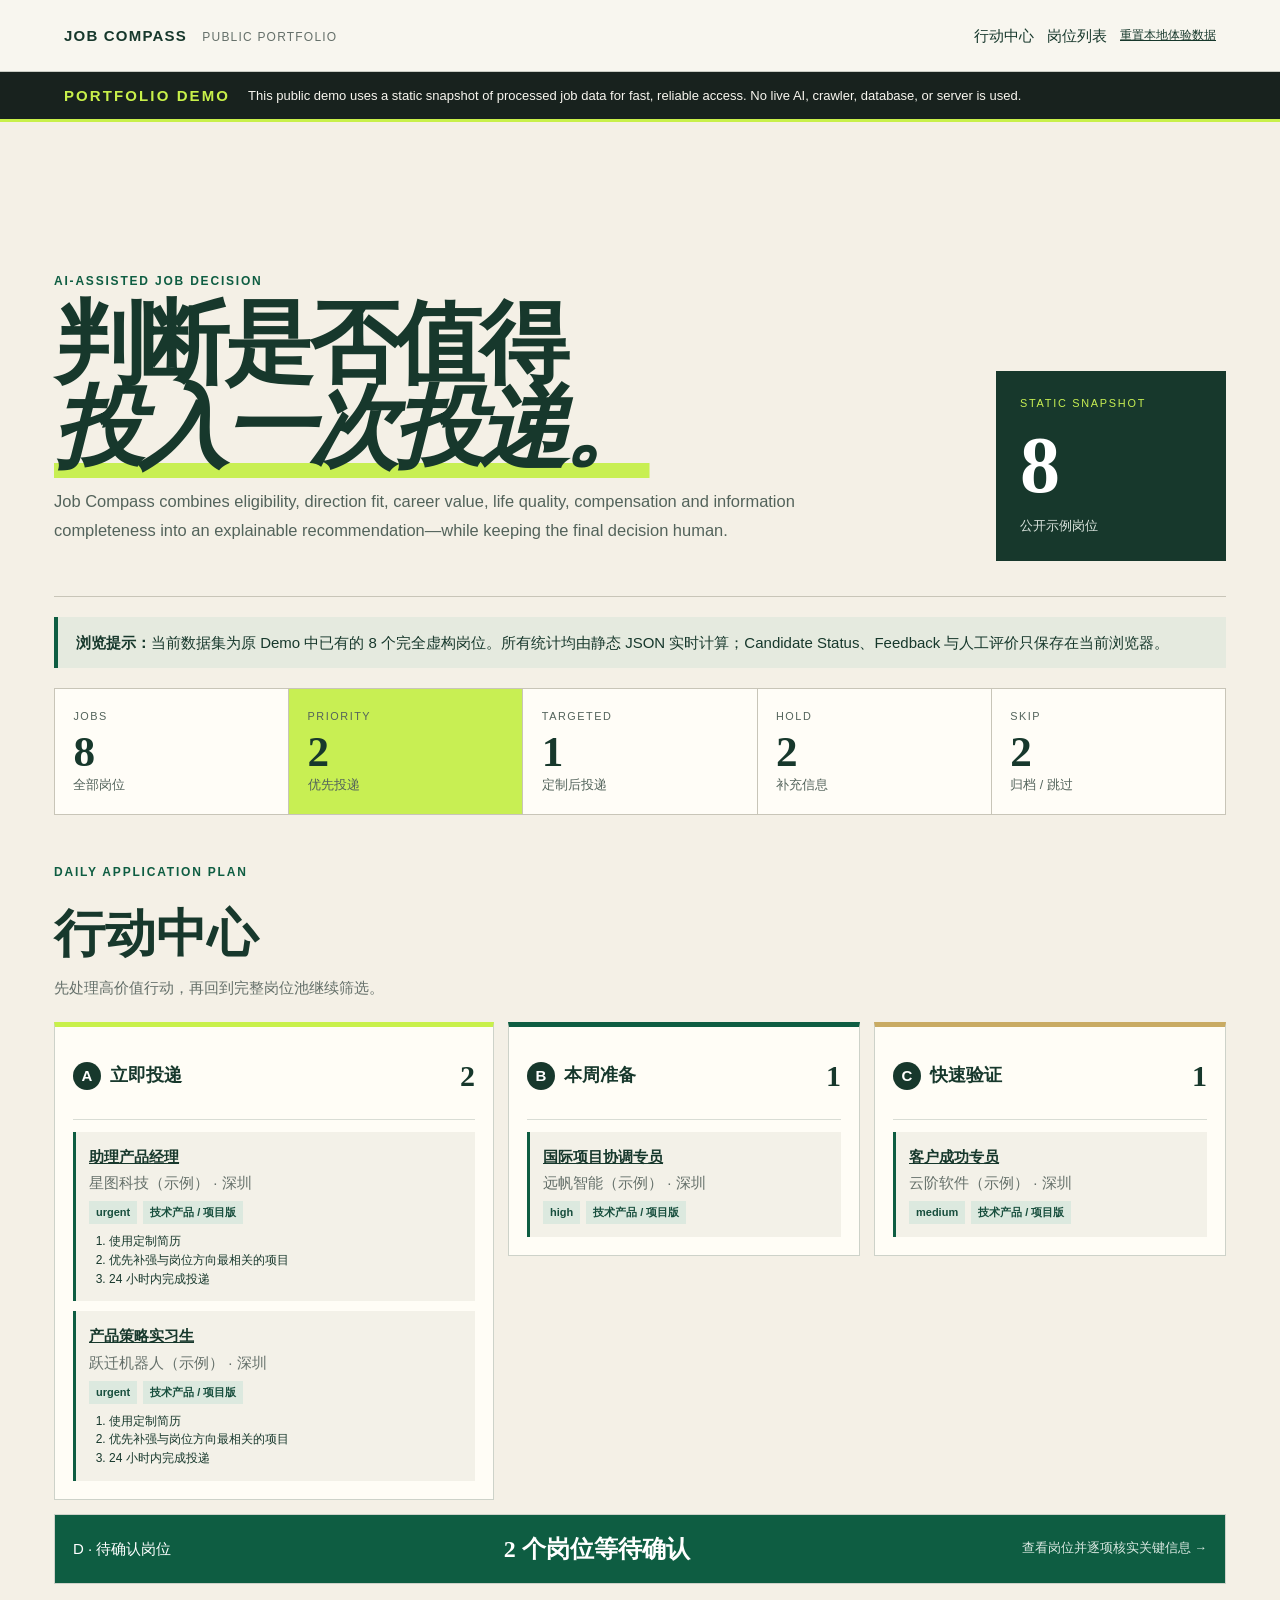
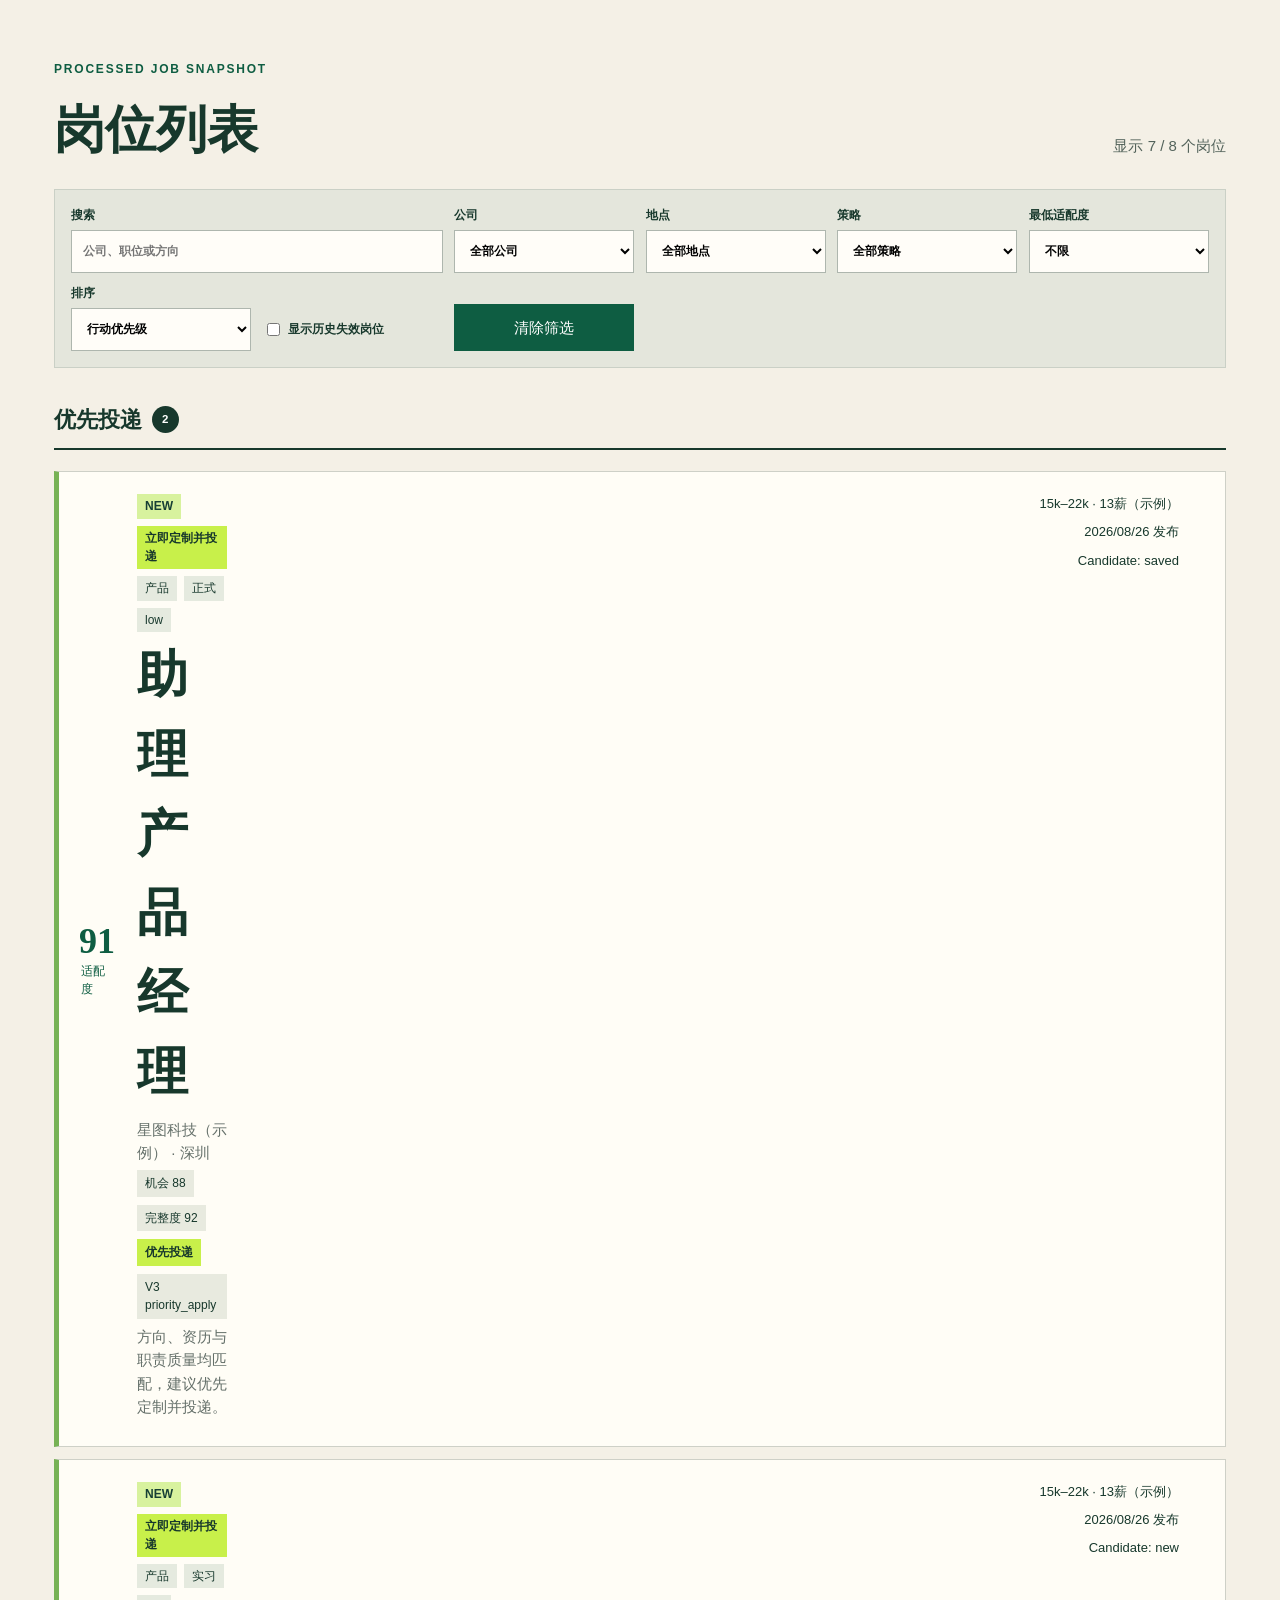
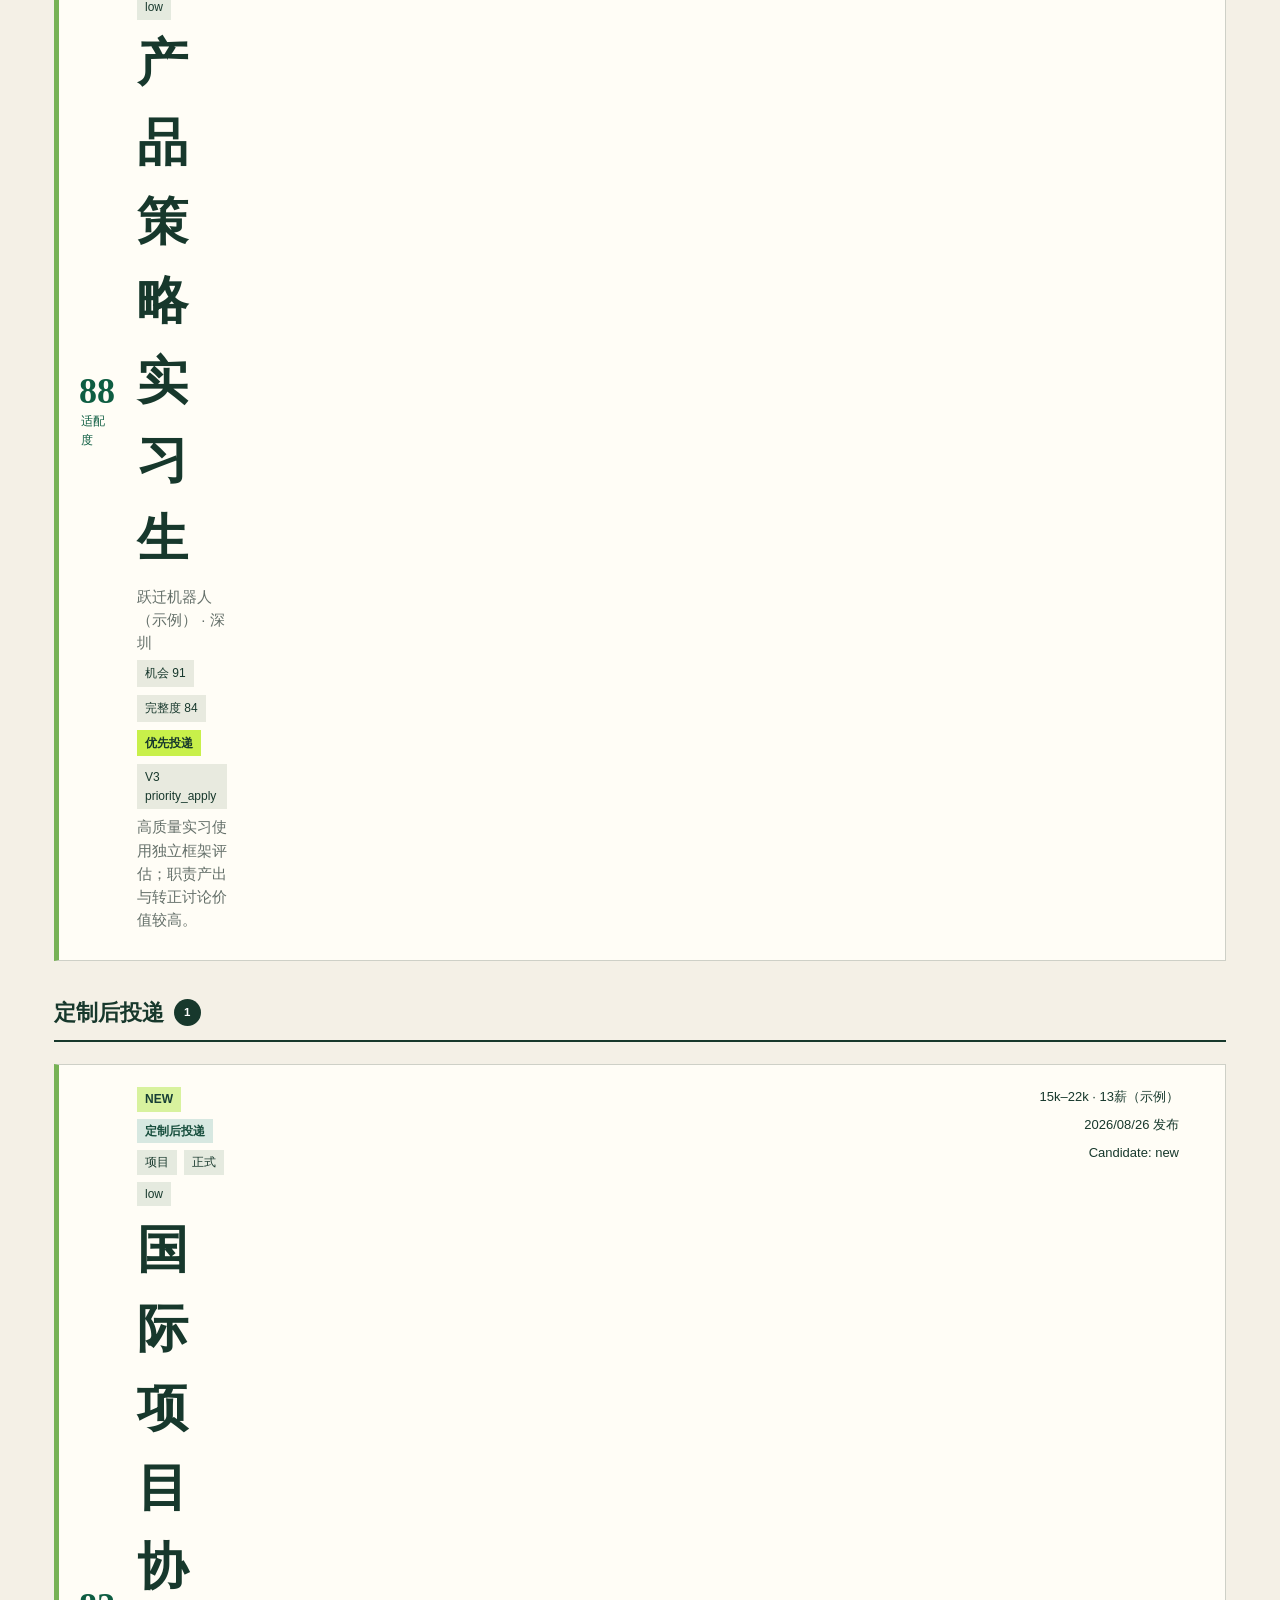
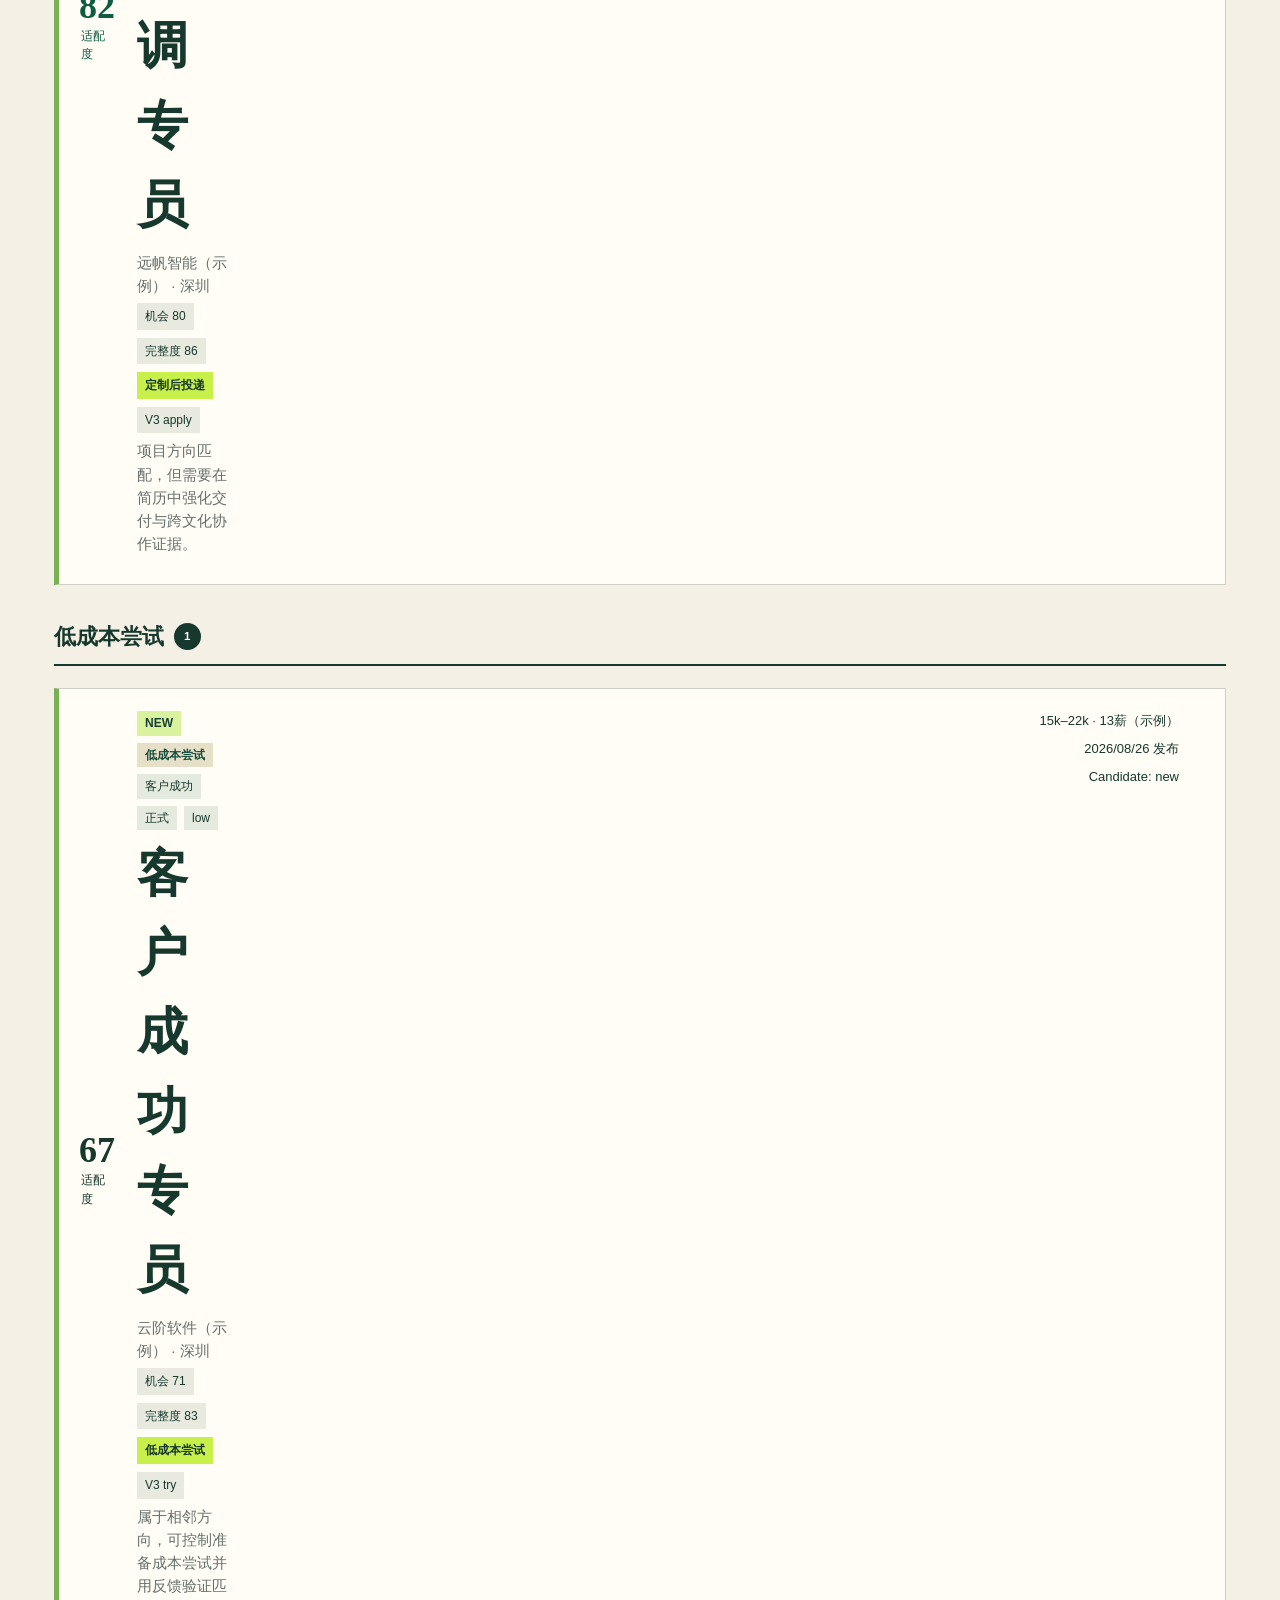
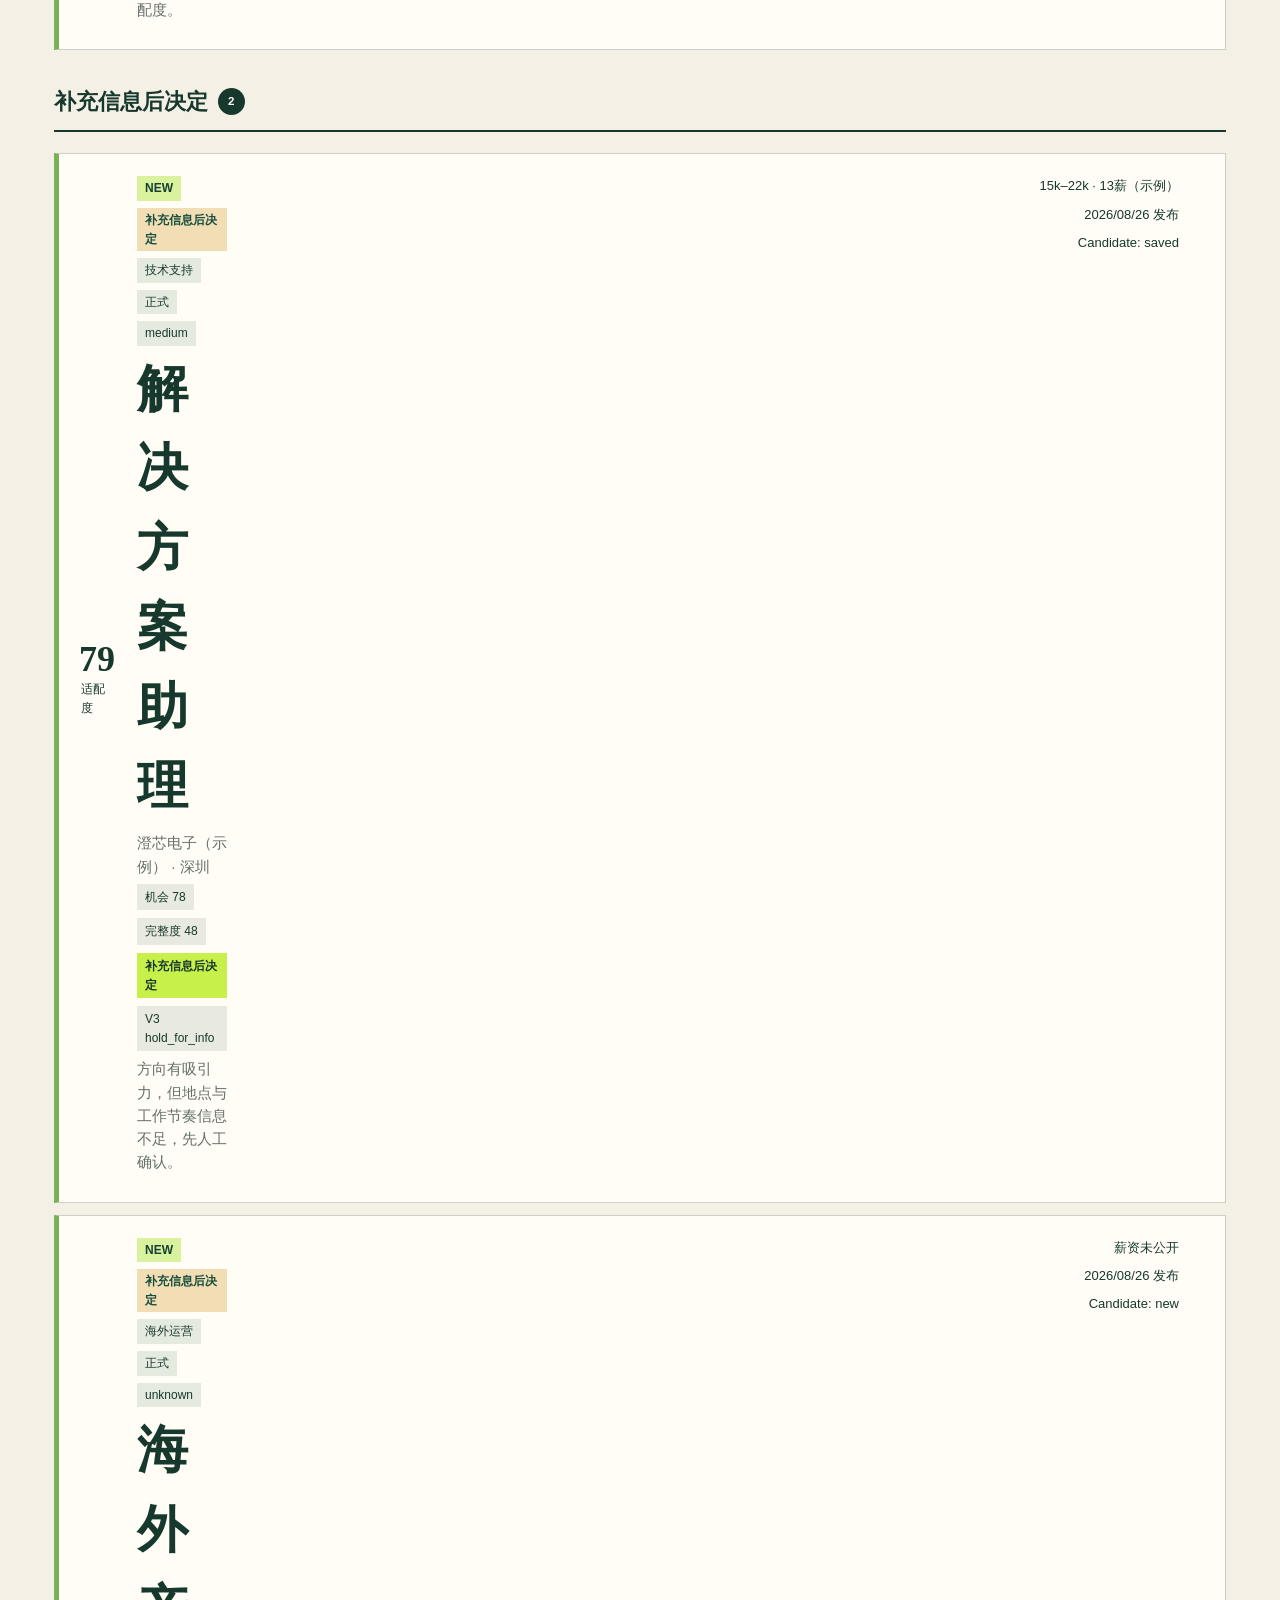
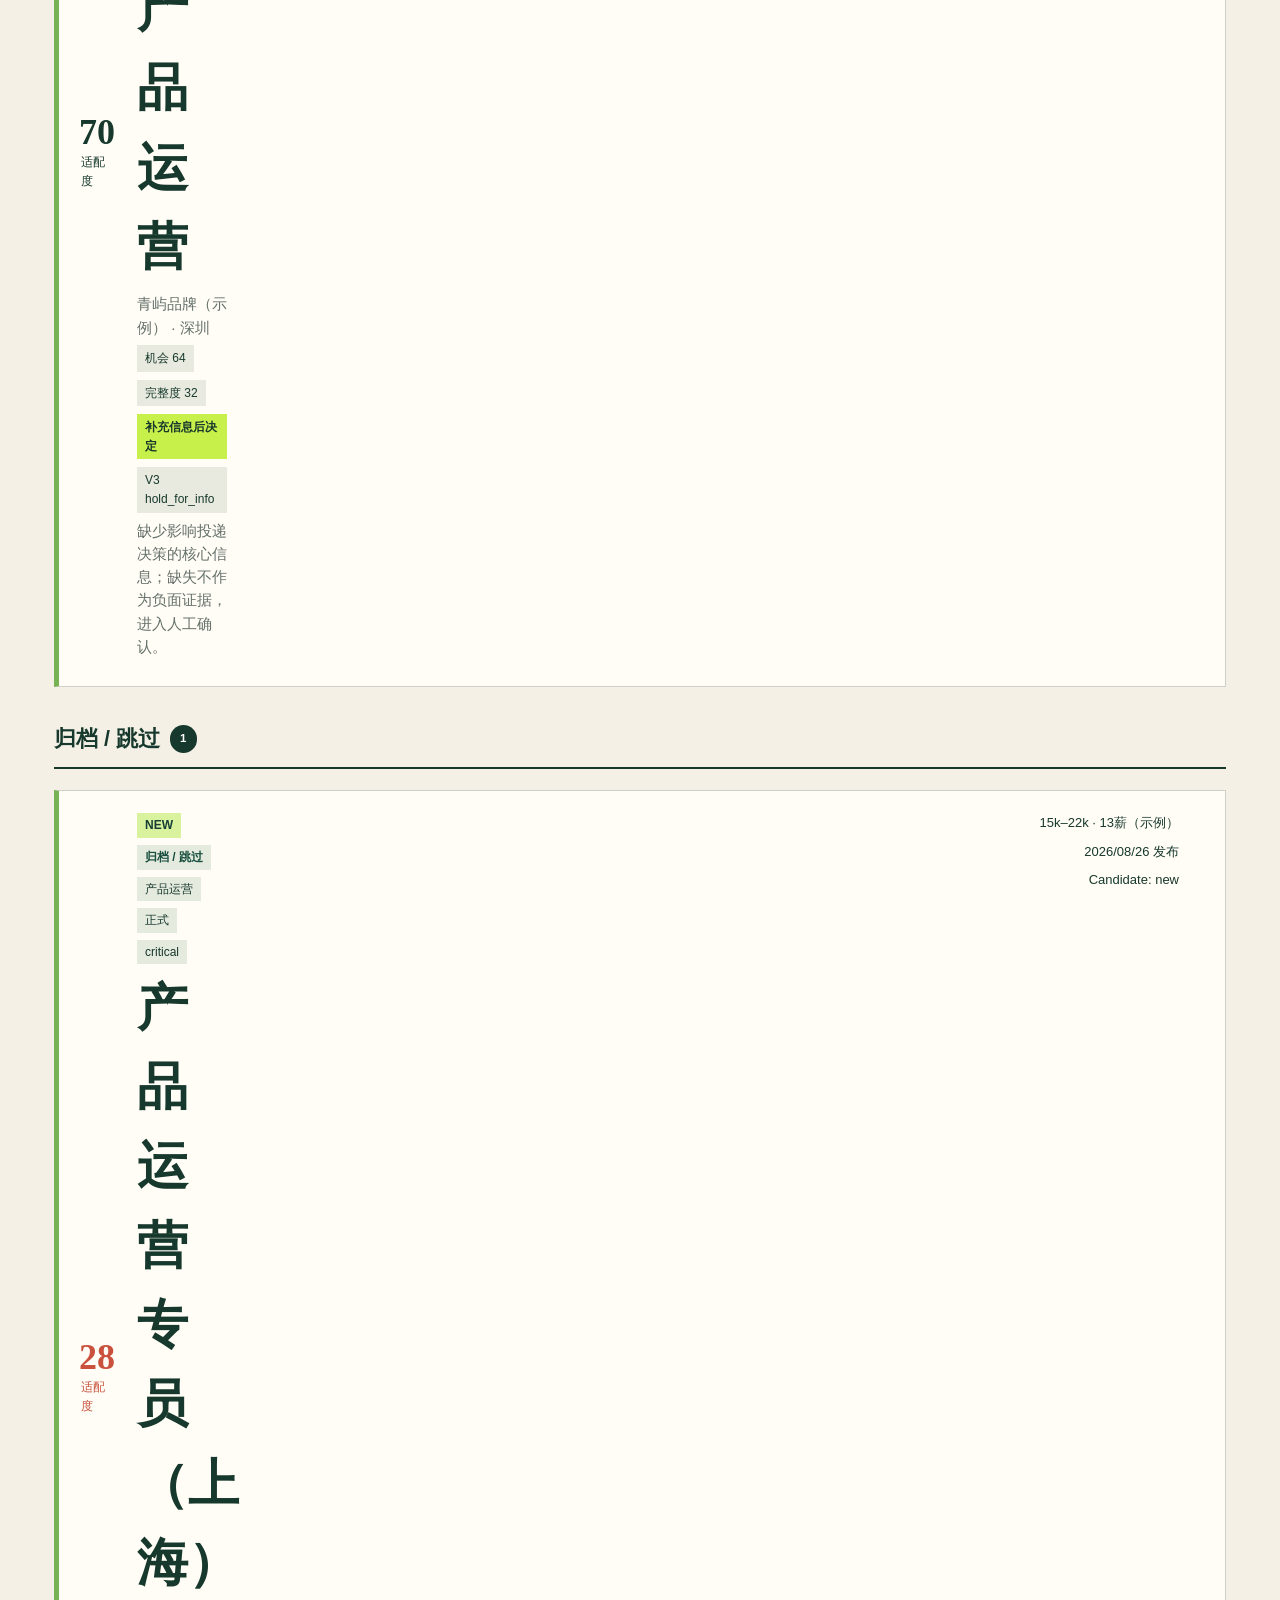
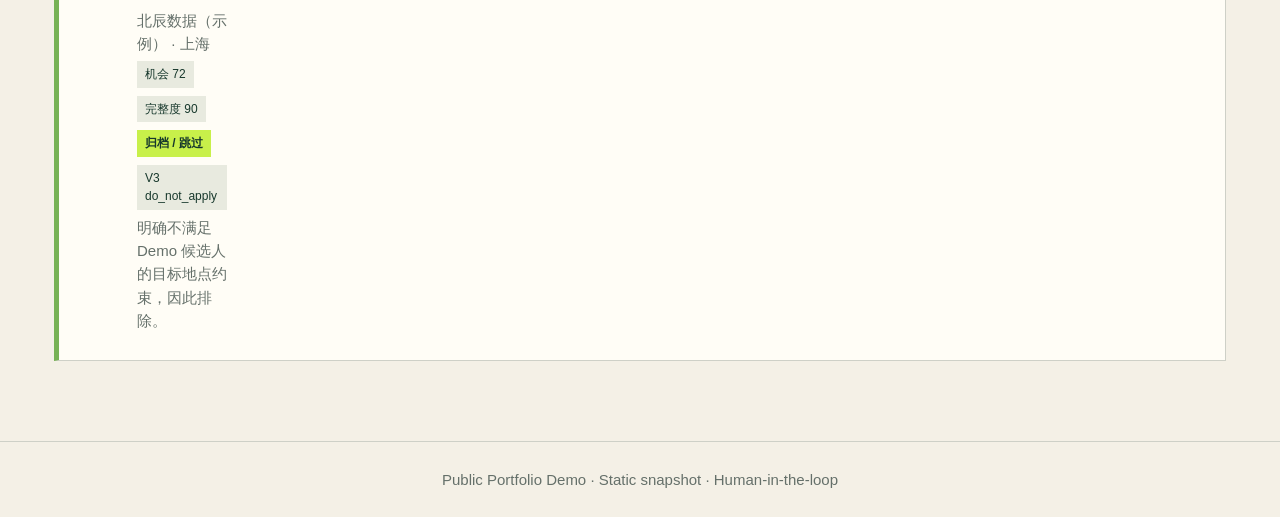
==== site/index.html @ 55ad548e "Convert portfolio demo to static site" ====
<!doctype html>
<html lang="zh-CN">
<head>
  <meta charset="utf-8">
  <meta name="viewport" content="width=device-width, initial-scale=1">
  <meta name="description" content="Job Compass — AI-assisted job discovery and prioritization portfolio demo.">
  <meta name="theme-color" content="#17382c">
  <title>Job Compass · Portfolio Demo</title>
  <link rel="icon" type="image/svg+xml" href="./assets/favicon.svg">
  <link rel="stylesheet" href="./assets/legacy-design.css">
  <link rel="stylesheet" href="./assets/static-site.css">
  <script src="./assets/app.js" defer></script>
</head>
<body>
  <header class="site-header">
    <a class="brand" href="./" aria-label="Job Compass 首页">JOB COMPASS <span>PUBLIC PORTFOLIO</span></a>
    <nav aria-label="主要导航">
      <a href="#dashboard">行动中心</a>
      <a href="#job-pool">岗位列表</a>
      <button class="nav-button" id="reset-local-data" type="button">重置本地体验数据</button>
    </nav>
  </header>

  <aside class="demo-banner">
    <strong>PORTFOLIO DEMO</strong>
    <span>This public demo uses a static snapshot of processed job data for fast, reliable access. No live AI, crawler, database, or server is used.</span>
  </aside>

  <main id="app">
    <noscript><div class="notice">此 Demo 需要浏览器 JavaScript 来读取静态岗位快照并完成筛选、排序和详情展示。</div></noscript>

    <section id="list-view">
      <section class="portfolio-intro" aria-labelledby="portfolio-title">
        <div>
          <p class="eyebrow">AI-ASSISTED JOB DECISION</p>
          <h1 id="portfolio-title">判断是否值得<br><em>投入一次投递。</em></h1>
          <p>Job Compass combines eligibility, direction fit, career value, life quality, compensation and information completeness into an explainable recommendation—while keeping the final decision human.</p>
        </div>
        <div class="snapshot-note">
          <span>STATIC SNAPSHOT</span>
          <strong id="hero-job-count">—</strong>
          <small>公开示例岗位</small>
        </div>
      </section>

      <p class="demo-safe-note"><strong>浏览提示：</strong>当前数据集为原 Demo 中已有的 <span id="note-job-count">—</span> 个完全虚构岗位。所有统计均由静态 JSON 实时计算；Candidate Status、Feedback 与人工评价只保存在当前浏览器。</p>

      <section class="stats-grid" aria-label="岗位决策统计">
        <article><span>JOBS</span><b id="stat-jobs">—</b><small>全部岗位</small></article>
        <article class="stat-priority"><span>PRIORITY</span><b id="stat-priority">—</b><small>优先投递</small></article>
        <article><span>TARGETED</span><b id="stat-targeted">—</b><small>定制后投递</small></article>
        <article><span>HOLD</span><b id="stat-hold">—</b><small>补充信息</small></article>
        <article><span>SKIP</span><b id="stat-skip">—</b><small>归档 / 跳过</small></article>
      </section>

      <section class="daily-action-center" id="dashboard" aria-labelledby="daily-title">
        <header class="daily-action-heading">
          <div><p class="eyebrow">DAILY APPLICATION PLAN</p><h2 id="daily-title">行动中心</h2><p>先处理高价值行动，再回到完整岗位池继续筛选。</p></div>
        </header>
        <div class="daily-action-grid" id="daily-actions" aria-live="polite">
          <article class="action-lane action-now loading-card"><div class="skeleton-line"></div><div class="skeleton-line short"></div></article>
          <article class="action-lane action-week loading-card"><div class="skeleton-line"></div><div class="skeleton-line short"></div></article>
          <article class="action-lane action-quick loading-card"><div class="skeleton-line"></div><div class="skeleton-line short"></div></article>
        </div>
      </section>

      <section id="job-pool" class="job-pool-section" aria-labelledby="job-pool-title">
        <div class="section-heading">
          <div><p class="eyebrow">PROCESSED JOB SNAPSHOT</p><h2 id="job-pool-title">岗位列表</h2></div>
          <p id="result-count" aria-live="polite">正在读取静态快照…</p>
        </div>

        <form class="filters static-filters" id="job-filters">
          <label class="search-field"><span>搜索</span><input id="filter-search" type="search" placeholder="公司、职位或方向" autocomplete="off"></label>
          <label><span>公司</span><select id="filter-company"><option value="">全部公司</option></select></label>
          <label><span>地点</span><select id="filter-location"><option value="">全部地点</option></select></label>
          <label><span>策略</span><select id="filter-strategy"><option value="">全部策略</option><option value="priority_apply">优先投递</option><option value="targeted_apply">定制后投递</option><option value="low_cost_try">低成本尝试</option><option value="hold">补充信息</option><option value="skip">归档 / 跳过</option></select></label>
          <label><span>最低适配度</span><select id="filter-score"><option value="0">不限</option><option value="60">60+</option><option value="70">70+</option><option value="80">80+</option><option value="90">90+</option></select></label>
          <label><span>排序</span><select id="filter-sort"><option value="priority">行动优先级</option><option value="fit-desc">适配度：高到低</option><option value="opportunity-desc">机会价值：高到低</option><option value="newest">发布时间：新到旧</option></select></label>
          <label class="checkbox-field"><input id="filter-inactive" type="checkbox"><span>显示历史失效岗位</span></label>
          <button type="reset" class="secondary">清除筛选</button>
        </form>

        <div id="job-groups" aria-live="polite">
          <div class="loading-list"><div class="skeleton-line"></div><div class="skeleton-line"></div><div class="skeleton-line short"></div></div>
        </div>
      </section>
    </section>

    <section id="detail-view" class="static-detail" hidden aria-live="polite"></section>
    <div id="load-error" class="load-error" hidden role="alert"></div>
  </main>

  <footer>Public Portfolio Demo · Static snapshot · Human-in-the-loop</footer>
</body>
</html>
---- site/assets/legacy-design.css ----
/* Generated by scripts/build_static_bundle.py. Edit the source CSS files. */

/* style.css */
:root{--ink:#18221e;--paper:#f4f1e8;--card:#fffdf6;--green:#0e5d42;--lime:#c8f04a;--red:#c9513d;--muted:#65706a}*{box-sizing:border-box}body{margin:0;background:var(--paper);color:var(--ink);font:15px/1.55 Inter,"Segoe UI","Microsoft YaHei",sans-serif}header{height:72px;border-bottom:1px solid #c8cbc3;display:flex;align-items:center;justify-content:space-between;padding:0 max(24px,5vw);background:#f8f6ef;position:sticky;top:0;z-index:5}.brand{font-weight:900;letter-spacing:.08em;color:var(--ink);text-decoration:none}.brand span{font-weight:500;color:var(--muted);font-size:12px;margin-left:10px}nav{display:flex;gap:22px}nav a,.reset{color:var(--ink);text-decoration:none}main{max-width:1220px;margin:auto;padding:48px 24px 80px}.hero,.detail-head{display:flex;align-items:flex-end;justify-content:space-between;margin-bottom:40px}.eyebrow{color:var(--green);font-size:12px;font-weight:800;letter-spacing:.15em}.hero h1,.page-head h1,.detail-head h1{font-family:Georgia,"Noto Serif SC",serif;font-size:clamp(38px,6vw,72px);line-height:1.02;margin:10px 0 20px;font-weight:500}.hero h1 em{color:var(--green);font-weight:500}.hero>div:first-child>p:last-child{max-width:560px;color:var(--muted)}.metric{width:150px;height:150px;background:var(--green);color:white;border-radius:50%;display:flex;flex-direction:column;align-items:center;justify-content:center}.metric strong{font-size:50px}.filters{display:flex;gap:10px;align-items:center;flex-wrap:wrap;padding:16px;background:#e4e6dc;border:1px solid #cad0c6}.filters input[type=text],.filters>input{min-width:230px}.filters input,.filters select,.job-form input,.job-form select,.job-form textarea,aside select{padding:11px;border:1px solid #aeb6ae;background:#fffdf8;border-radius:0;font:inherit}button{background:var(--ink);color:white;border:0;padding:12px 18px;font-weight:700;cursor:pointer}.secondary{background:var(--green)}.toolbar{display:flex;justify-content:flex-end;margin:18px 0}.jobs{display:grid;gap:12px}.job-card{display:grid;grid-template-columns:90px 1fr auto;gap:24px;background:var(--card);border:1px solid #ced0c7;padding:22px;color:inherit;text-decoration:none;transition:.2s}.job-card:hover{transform:translateY(-2px);box-shadow:0 8px 24px #20352a18}.score,.big-score{display:flex;flex-direction:column;align-items:center;justify-content:center}.score b{font:700 36px Georgia}.score span,.big-score span{font-size:12px}.grade-A{color:var(--green)}.grade-D{color:var(--red)}.job-main h2{margin:6px 0;font-size:22px}.job-main p{margin:6px 0;color:var(--muted)}.meta{display:flex;gap:7px;flex-wrap:wrap}.meta span{background:#e5eadf;padding:3px 8px;font-size:12px}.facts{display:flex;flex-direction:column;gap:8px;align-items:flex-end}.facts span{font-size:13px}.empty{text-align:center;padding:70px;background:var(--card)}.page-head{max-width:760px}.job-form,.jd{background:var(--card);border:1px solid #ced0c7;padding:28px}.grid{display:grid;grid-template-columns:1fr 1fr;gap:18px}.grid label{display:flex;flex-direction:column;gap:6px;font-weight:700}.grid .wide{grid-column:1/-1}.job-form button{margin-top:20px}.detail-head{border-bottom:2px solid var(--ink);padding-bottom:26px}.big-score b{font:700 64px Georgia}.score-grid{display:grid;grid-template-columns:repeat(4,1fr);gap:10px;margin-bottom:30px}.score-grid>div{background:var(--card);padding:15px;border:1px solid #ced0c7;display:grid;gap:7px}.score-grid b{font-size:20px}.score-grid progress{width:100%;accent-color:var(--green)}.score-grid .penalty{background:#f3ded8}.detail-grid{display:grid;grid-template-columns:2fr 1fr;gap:24px}.detail-grid article,.detail-grid aside{background:var(--card);border:1px solid #ced0c7;padding:28px}.detail-grid h3,.jd h3{font:600 23px Georgia;border-bottom:1px solid #ddd8cc;padding-bottom:8px}.detail-grid li{margin:8px 0}.detail-grid aside form{display:flex;gap:8px}.detail-grid dl{display:grid;grid-template-columns:1fr 1fr}.detail-grid dt,.detail-grid dd{padding:10px 0;border-bottom:1px solid #ddd8cc;margin:0}.detail-grid dd{text-align:right}.out{display:block;background:var(--lime);color:var(--ink);padding:12px;text-align:center;text-decoration:none;font-weight:800;margin-top:20px}.jd{margin-top:24px}.jd p{white-space:pre-line}footer{text-align:center;padding:26px;border-top:1px solid #ced0c7;color:var(--muted)}@media(max-width:800px){header{padding:0 16px}.brand span{display:none}nav{gap:10px}.hero{align-items:flex-start}.metric{width:90px;height:90px}.metric strong{font-size:32px}.job-card{grid-template-columns:60px 1fr}.facts{grid-column:2;align-items:flex-start}.score-grid{grid-template-columns:1fr 1fr}.detail-grid{grid-template-columns:1fr}.grid{grid-template-columns:1fr}.hero h1,.page-head h1,.detail-head h1{font-size:38px}}

/* daily.css */
.notice{margin:0 0 24px;padding:14px 18px;background:#e4f0d3;border-left:5px solid var(--green);font-weight:700}
.form-error{margin:0 0 24px;padding:14px 18px;background:#f7dfda;border-left:5px solid var(--red);color:#7f271d;font-weight:700}.job-form small{color:var(--muted);font-weight:400}
.management{display:grid;grid-template-columns:1.2fr 1fr auto 1.2fr;gap:16px;align-items:center;margin:20px 0;padding:20px;background:var(--card);border:1px solid #ced0c7}
.management h3,.management p{margin:0}.management p{color:var(--muted)}.management form{display:flex;flex-wrap:wrap;gap:8px;align-items:center}.management input[type=file]{max-width:210px}
.button-link{display:inline-block;padding:12px 18px;background:var(--green);color:#fff;text-decoration:none;font-weight:700;white-space:nowrap}
.bulk-bar{display:flex;align-items:center;gap:14px;margin:18px 0 10px;padding:10px 14px;border-bottom:1px solid #c6cbc3}.danger{background:var(--red)}.ghost{background:transparent}.danger-text{color:var(--red);border:1px solid var(--red)}
.job-card{grid-template-columns:32px 90px 1fr auto}.select-job{display:flex;align-items:center;justify-content:center}.select-job input{width:18px;height:18px;accent-color:var(--green)}.job-main h2 a{color:inherit;text-decoration:none}.job-main h2 a:hover{text-decoration:underline}.sample-tag{background:#f3deb0!important}.text-delete{background:transparent;color:var(--red);padding:3px 0;font-weight:600;text-decoration:underline}.paste-form{display:grid;gap:14px;background:#e4e6dc;border:1px solid #cad0c6;padding:24px;margin-bottom:26px}.paste-form label{display:grid;gap:8px;font-weight:700}.paste-form textarea{width:100%;padding:14px;border:1px solid #aeb6ae;background:#fffdf8;font:inherit;resize:vertical}.paste-form button{justify-self:start}
.daily-action-center{margin:0 0 54px}.daily-action-heading{height:auto;position:static;padding:0;border:0;background:transparent;display:block}.daily-action-heading h1{font:500 clamp(34px,5vw,58px)/1.05 Georgia,"Noto Serif SC",serif;margin:6px 0 8px}.daily-action-heading p:last-child{color:var(--muted);margin:0 0 22px}.daily-action-grid{display:grid;grid-template-columns:1.25fr 1fr 1fr;gap:14px;align-items:start}.action-lane{background:var(--card);border:1px solid #cdd2c9;padding:18px;text-decoration:none;color:inherit}.action-lane-head{display:flex;align-items:center;justify-content:space-between;border-bottom:1px solid #d9ddd5;padding-bottom:12px;margin-bottom:12px}.action-lane-head>div{display:flex;align-items:center;gap:9px}.action-lane-head span{width:28px;height:28px;border-radius:50%;display:grid;place-items:center;background:var(--ink);color:#fff;font-weight:800}.action-lane-head h2{font-size:18px;margin:0}.action-lane-head>b{font:700 30px Georgia}.action-items{display:grid;gap:10px;max-height:520px;overflow:auto}.action-item{background:#f3f1e8;border-left:3px solid var(--green);padding:13px}.action-item h3{font-size:15px;margin:0 0 3px}.action-item h3 a{color:inherit}.action-item p,.action-item small{display:block;color:var(--muted);margin:3px 0}.action-item>strong{display:block;color:var(--green);margin:6px 0}.action-item ol{font-size:12px;margin:8px 0 0;padding-left:20px}.action-tags{display:flex;gap:6px;flex-wrap:wrap;margin-top:7px}.action-tags span,.action-tag{font-size:11px;font-weight:800;padding:3px 7px;background:#dce9df;color:#174e3d}.action-tag-apply_now{background:var(--lime)!important;color:var(--ink)!important}.action-tag-tailor_then_apply{background:#d7e8e1!important}.action-tag-low_cost_apply{background:#e7e0c8!important}.action-tag-clarify_then_decide{background:#f2deb5!important}.action-hold{grid-column:1/-1;display:flex;align-items:center;justify-content:space-between;background:var(--green);color:#fff}.action-hold strong{font:600 24px Georgia}.action-hold small{color:#dbe9e2}.action-empty{color:var(--muted);font-size:13px}.action-now{border-top:5px solid var(--lime)}.action-week{border-top:5px solid var(--green)}.action-quick{border-top:5px solid #c9ab63}
@media(max-width:950px){.daily-action-grid{grid-template-columns:1fr 1fr}.action-now{grid-column:1/-1}.management{grid-template-columns:1fr 1fr}.job-card{grid-template-columns:28px 58px 1fr}.facts{grid-column:3}.management>div{grid-column:1/-1}}
@media(max-width:600px){.daily-action-grid{grid-template-columns:1fr}.action-now,.action-hold{grid-column:auto}.action-hold{align-items:flex-start;flex-direction:column;gap:8px}.management{grid-template-columns:1fr}.bulk-bar{align-items:flex-start;flex-direction:column}.job-card{gap:10px;padding:16px}.score b{font-size:28px}}

/* feedback.css */
.outcomes-hero{display:flex;align-items:end;justify-content:space-between;gap:24px;margin-bottom:28px}.outcomes-hero h1{font:500 clamp(38px,6vw,64px)/1 Georgia,"Noto Serif SC",serif;margin:6px 0 12px}.outcomes-hero p:last-child{max-width:720px;color:var(--muted)}
.outcome-funnel{display:grid;grid-template-columns:1fr auto 1fr auto 1fr;align-items:center;gap:18px;margin-bottom:28px}.outcome-funnel article{min-height:150px;padding:22px;background:var(--card);border:1px solid #cdd2c9;border-top:5px solid var(--green)}.outcome-funnel article:last-child{border-top-color:var(--lime)}.outcome-funnel small,.outcome-funnel span{display:block;color:var(--muted)}.outcome-funnel strong{display:block;font:700 52px Georgia;margin:8px 0}.outcome-funnel>b{font-size:28px;color:var(--green)}
.outcome-grid{display:grid;gap:22px}.outcome-panel{background:var(--card);border:1px solid #cdd2c9;padding:22px}.outcome-panel>header{height:auto;position:static;display:flex;align-items:end;justify-content:space-between;padding:0 0 16px;border:0;border-bottom:1px solid #d9ddd5;background:transparent}.outcome-panel h2,.feedback-breakdown h2{margin:4px 0}.outcome-panel>header small{color:var(--muted)}.table-scroll{overflow-x:auto}.outcome-panel table{width:100%;border-collapse:collapse}.outcome-panel th,.outcome-panel td{padding:13px 10px;border-bottom:1px solid #dfe2db;text-align:right;white-space:nowrap}.outcome-panel th:first-child,.outcome-panel td:first-child{text-align:left}.outcome-panel td small{display:block;color:var(--muted);margin-top:3px}.empty-cell{text-align:center!important;color:var(--muted);padding:32px!important}
.feedback-breakdown{display:grid;grid-template-columns:minmax(240px,.7fr) 2fr;gap:24px;align-items:center;margin:22px 0;padding:22px;background:#e7e8de;border-left:5px solid var(--green)}.feedback-breakdown p{color:var(--muted);margin:4px 0}.feedback-chips{display:grid;grid-template-columns:repeat(5,1fr);gap:9px}.feedback-chips span{padding:12px;background:var(--card);font-size:12px}.feedback-chips b{display:block;font:700 28px Georgia;color:var(--green)}.analytics-note{margin:24px 0 48px;padding:20px;border:1px solid #c9ab63;background:#f3ead4}.analytics-note p{margin:8px 0;color:#4d4a40}
@media(max-width:800px){.outcomes-hero{align-items:start;flex-direction:column}.outcome-funnel{grid-template-columns:1fr}.outcome-funnel>b{display:none}.feedback-breakdown{grid-template-columns:1fr}.feedback-chips{grid-template-columns:repeat(2,1fr)}}

/* v2.css */
.manual-tag{background:#d9cbff!important;color:#37266d}.explain-summary,.stats-grid{display:grid;grid-template-columns:repeat(5,1fr);gap:10px;margin:20px 0}.explain-summary>div,.stats-grid>div{display:flex;flex-direction:column;background:var(--card);border:1px solid #ced0c7;padding:16px}.explain-summary span,.stats-grid span{color:var(--muted);font-size:12px}.dimension-list,.calculation,.manual-review,.history,.reason-summary{background:var(--card);border:1px solid #ced0c7;padding:28px;margin:24px 0}.dimension{border-top:1px solid #ddd8cc;padding:18px 0}.dimension header{position:static;height:auto;padding:0;border:0;background:transparent;display:flex}.dimension header h3{margin:0}.dimension progress{width:100%;accent-color:var(--green)}.dimension li{margin:9px 0}.dimension li b{display:inline-block;min-width:42px;color:var(--green)}.dimension li.negative b,.calculation li b{color:var(--red)}blockquote{margin:7px 0;padding:8px 12px;border-left:3px solid #b9c3ba;background:#f1f1e9;color:var(--muted);font-size:13px}.formula{font:600 30px Georgia;color:var(--green)}.review-grid{display:grid;grid-template-columns:repeat(2,1fr);gap:16px}.review-grid label{display:grid;gap:6px;font-weight:700}.review-grid input,.review-grid select,.review-grid textarea{padding:11px;border:1px solid #aeb6ae;background:#fffdf8;font:inherit}.review-grid .wide{grid-column:1/-1}.wide-button{width:100%;margin-top:12px}.history table,.calibration-table table{width:100%;border-collapse:collapse}.history th,.history td,.calibration-table th,.calibration-table td{padding:10px;border-bottom:1px solid #ddd8cc;text-align:left}.calibration-table{overflow:auto;background:var(--card)}.calibration-table small{display:block;color:var(--muted)}.stats-grid{grid-template-columns:repeat(6,1fr)}.stats-grid b{font-size:24px}.reason-summary{display:flex;gap:30px}.reason-summary p{margin:0}@media(max-width:900px){.explain-summary,.stats-grid{grid-template-columns:repeat(2,1fr)}.review-grid{grid-template-columns:1fr}.review-grid .wide{grid-column:auto}}

/* v3.css */
.score-triad{display:grid;grid-template-columns:repeat(5,1fr);gap:12px;margin:22px 0}.score-triad>div{display:flex;flex-direction:column;padding:20px;background:var(--ink);color:white}.score-triad b{font-size:27px}.score-triad small{color:#c8d0ca}.risk-high,.risk-critical{color:#ff9f86}.opportunity-panel,.information-panel{background:var(--card);border:1px solid #ced0c7;padding:28px;margin:24px 0}.opportunity-grid{display:grid;grid-template-columns:repeat(4,1fr);gap:12px}.opportunity-grid article{padding:16px;background:#f0f1e9}.opportunity-grid h3{margin-top:0}.state-grid{display:grid;grid-template-columns:repeat(5,1fr);gap:8px}.state-grid>div{display:flex;flex-direction:column;padding:10px;background:#f0f1e9}.state-confirmed_bad{color:var(--red)}.state-not_disclosed{color:var(--muted)}.mini-metrics{display:flex;gap:8px;flex-wrap:wrap}.mini-metrics span,.mini-metrics strong{padding:4px 8px;background:#e8eadf;font-size:12px}.mini-metrics strong{background:var(--lime)}@media(max-width:900px){.score-triad{grid-template-columns:repeat(2,1fr)}.opportunity-grid{grid-template-columns:1fr 1fr}}
.section-heading,.evidence-actions,.evidence-metrics,.evidence-list article footer{display:flex;gap:12px;align-items:center;justify-content:space-between;flex-wrap:wrap}.evidence-section,.evidence-paste,.evidence-confirm,.analysis-preview,.company-summary{background:#fff;border:1px solid #e5e7eb;border-radius:16px;padding:22px;margin:24px 0}.button-link{display:inline-block;background:#173f35;color:#fff;padding:10px 14px;border-radius:9px;text-decoration:none}.button-link.secondary{background:#eef4f1;color:#173f35}.evidence-analysis{background:#f1f8f5;border-left:4px solid #27735e;padding:16px;margin:16px 0}.evidence-analysis.stale{background:#fff7e8;border-left-color:#d18b19}.evidence-metrics span{background:#f5f7f6;border-radius:10px;padding:10px 12px}.evidence-list{display:grid;gap:14px}.evidence-list article{border:1px solid #e5e7eb;border-radius:12px;padding:16px}.evidence-list article header small{display:block;color:#66756f;margin-top:5px}.evidence-list article footer{justify-content:flex-start}.evidence-list article footer form{margin:0}.link-danger{border:0;background:transparent;color:#b42318;padding:0}.form-grid{display:grid;grid-template-columns:repeat(2,minmax(0,1fr));gap:14px}.form-grid label{display:grid;gap:6px}.form-grid .wide{grid-column:1/-1}.form-grid input,.form-grid select,.form-grid textarea{width:100%;box-sizing:border-box}.form-error,.warning{background:#fff1f0;border:1px solid #f1aaa4;border-radius:10px;padding:12px;margin:12px 0}.company-summary{display:grid;grid-template-columns:repeat(3,minmax(0,1fr));gap:16px}.empty-state{color:#66756f}.page-intro{margin:26px 0}@media(max-width:760px){.form-grid,.company-summary{grid-template-columns:1fr}.form-grid .wide{grid-column:auto}.section-heading{align-items:flex-start}}

/* v4.css */
.collection-summary{display:grid;grid-template-columns:repeat(8,minmax(90px,1fr));gap:10px;margin:22px 0}.collection-summary>div{display:flex;flex-direction:column;gap:4px;padding:15px;background:#edf3ef;border:1px solid #d7e1db;border-radius:10px}.collection-summary b{font-size:22px}.collection-summary span,.collection-summary small{color:#52635c}.v4-filters{grid-template-columns:repeat(auto-fit,minmax(150px,1fr))}.new-job{border-left:5px solid #77b255}.new-tag{background:#d8f29e!important;color:#173f35!important;font-weight:800}.source-toolbar,.source-actions,.source-stats{display:flex;align-items:center;gap:12px;flex-wrap:wrap}.source-toolbar{justify-content:space-between;margin:18px 0}.source-toolbar form,.source-actions form{margin:0}.source-list,.candidate-list{display:grid;gap:16px}.source-list>article,.candidate-list>article,.source-create,.candidate-create{background:#fff;border:1px solid #d8ddd9;border-radius:14px;padding:20px}.source-list article>header,.candidate-list article>header{display:flex;justify-content:space-between;gap:15px}.source-list h2,.candidate-list h2{margin:0}.source-stats{margin:12px 0;color:#52635c}.status-on{color:#16794b}.status-off{color:#7b8580}.source-list details{margin-top:15px}.source-list summary{cursor:pointer;font-weight:700}.source-create,.candidate-create{margin:24px 0}table{width:100%;border-collapse:collapse}th,td{padding:10px;border-bottom:1px solid #dde2df;text-align:left;vertical-align:top}@media(max-width:900px){.collection-summary{grid-template-columns:repeat(2,1fr)}header nav{gap:7px;flex-wrap:wrap}}

/* demo.css */
.demo-banner {
  display: flex;
  align-items: center;
  gap: 18px;
  padding: 12px max(24px, 5vw);
  background: #18221e;
  color: #f8f6ef;
  border-bottom: 3px solid #c8f04a;
}

.demo-banner strong {
  flex: none;
  color: #c8f04a;
  letter-spacing: .14em;
}

.demo-banner span {
  font-size: 13px;
}

.demo-safe-note {
  margin: 20px 0;
  padding: 14px 18px;
  border-left: 4px solid #0e5d42;
  background: #e5eadf;
}

@media (max-width: 800px) {
  .demo-banner { align-items: flex-start; flex-direction: column; gap: 4px; }
}
---- site/assets/static-site.css ----
:root {
  --paper: #f4f0e6;
  --paper-strong: #fffdf7;
  --ink: #17382c;
  --ink-soft: #53635b;
  --acid: #c8ef53;
  --line: #c8c5b8;
  --danger: #9d382d;
}

html { scroll-behavior: smooth; }
body { min-height: 100vh; }
button, input, select, textarea { font: inherit; }
button, a { -webkit-tap-highlight-color: transparent; }

.site-header { gap: 1rem; }
.site-header nav { display: flex; align-items: center; gap: .8rem; flex-wrap: wrap; }
.nav-button { appearance: none; border: 0; background: none; color: inherit; padding: 0; font-size: .78rem; text-decoration: underline; cursor: pointer; }
.demo-banner { position: relative; z-index: 5; }

.portfolio-intro {
  display: grid;
  grid-template-columns: minmax(0, 1fr) 230px;
  gap: 3rem;
  align-items: end;
  padding: clamp(2.8rem, 7vw, 6rem) 0 2.2rem;
  border-bottom: 1px solid var(--line);
}
.portfolio-intro h1 { margin: .35rem 0 1.1rem; font-size: clamp(2.8rem, 7vw, 6.6rem); line-height: .93; letter-spacing: -.055em; }
.portfolio-intro h1 em { color: var(--ink); text-decoration: underline; text-decoration-color: var(--acid); text-decoration-thickness: .17em; text-underline-offset: .06em; }
.portfolio-intro > div:first-child > p:last-child { max-width: 760px; color: var(--ink-soft); font-size: 1.03rem; line-height: 1.75; }
.snapshot-note { padding: 1.5rem; background: var(--ink); color: #fff; min-height: 190px; display: flex; flex-direction: column; justify-content: space-between; }
.snapshot-note span { font-size: .68rem; letter-spacing: .16em; color: var(--acid); }
.snapshot-note strong { font-family: Georgia, serif; font-size: 5rem; line-height: .8; }
.snapshot-note small { color: #dce5df; }

.stats-grid { display: grid; grid-template-columns: repeat(5, 1fr); gap: 1px; background: var(--line); border: 1px solid var(--line); margin: 1.2rem 0 3rem; }
.stats-grid article { background: var(--paper-strong); padding: 1.15rem; min-height: 125px; display: flex; flex-direction: column; }
.stats-grid span { font-size: .68rem; letter-spacing: .14em; color: var(--ink-soft); }
.stats-grid b { margin: auto 0 .2rem; font: 700 2.7rem/1 Georgia, serif; }
.stats-grid small { color: var(--ink-soft); }
.stats-grid .stat-priority { background: var(--acid); }

.daily-action-heading h2, .job-pool-section h2 { font-size: clamp(2rem, 4vw, 3.5rem); margin: .2rem 0; }
.job-pool-section { margin-top: 4rem; scroll-margin-top: 7rem; }
.section-heading { display: flex; justify-content: space-between; align-items: end; gap: 1rem; margin-bottom: 1rem; }
.section-heading > p { color: var(--ink-soft); }

.static-filters { display: grid; grid-template-columns: repeat(6, minmax(130px, 1fr)); align-items: end; gap: .7rem; }
.static-filters label { display: flex; flex-direction: column; gap: .35rem; font-size: .74rem; font-weight: 700; }
.static-filters input, .static-filters select { width: 100%; min-height: 43px; }
.static-filters .search-field { grid-column: span 2; }
.static-filters .checkbox-field { flex-direction: row; align-items: center; min-height: 43px; }
.static-filters .checkbox-field input { width: auto; min-height: auto; }
.static-filters button { min-height: 43px; }

.strategy-group { margin-top: 2.2rem; }
.strategy-group > h3 { display: flex; align-items: center; gap: .6rem; padding-bottom: .7rem; border-bottom: 2px solid var(--ink); font-size: 1.35rem; }
.strategy-group > h3 small { display: grid; place-items: center; min-width: 1.7rem; height: 1.7rem; padding: 0 .35rem; border-radius: 999px; background: var(--ink); color: #fff; font-size: .72rem; }
.job-card { position: relative; }
.job-card .job-link { color: inherit; text-decoration: none; }
.job-card .job-link:hover { text-decoration: underline; text-decoration-color: var(--acid); text-decoration-thickness: .16em; }
.job-card .facts { align-items: flex-end; text-align: right; }
.inactive-card { opacity: .67; }
.inactive-badge { background: #666 !important; color: #fff !important; }
.candidate-chip { white-space: nowrap; }
.empty { padding: 4rem 1rem; text-align: center; border: 1px dashed var(--line); }

.loading-card, .loading-list { min-height: 150px; padding: 1.5rem; background: #ebe7dc; }
.loading-list { margin-top: 1rem; }
.skeleton-line { height: 13px; width: 82%; margin: 1rem 0; background: linear-gradient(90deg, #ded9cc, #f8f5ec, #ded9cc); background-size: 200% 100%; animation: skeleton 1.2s linear infinite; }
.skeleton-line.short { width: 44%; }
@keyframes skeleton { to { background-position: -200% 0; } }
@media (prefers-reduced-motion: reduce) { html { scroll-behavior: auto; } .skeleton-line { animation: none; } }

.static-detail { padding-top: 1.5rem; }
.detail-back { display: inline-flex; gap: .35rem; align-items: center; margin-bottom: 1.2rem; color: var(--ink); font-weight: 700; }
.detail-head { margin-top: 0; }
.detail-toolbar { display: flex; flex-wrap: wrap; gap: .6rem; margin: 1rem 0 2rem; }
.detail-toolbar button, .detail-toolbar select { min-height: 42px; }
.detail-toolbar label { display: flex; align-items: center; gap: .5rem; padding: .35rem .7rem; border: 1px solid var(--line); background: var(--paper-strong); }
.detail-section { margin: 2.5rem 0; }
.detail-section > h2 { margin-bottom: 1rem; font-size: 1.8rem; }
.detail-columns { display: grid; grid-template-columns: 1.2fr .8fr; gap: 1rem; }
.detail-card { padding: 1.4rem; border: 1px solid var(--line); background: var(--paper-strong); }
.detail-card h3:first-child { margin-top: 0; }
.detail-card p { white-space: pre-line; }
.metric-grid { display: grid; grid-template-columns: repeat(4, 1fr); gap: 1px; background: var(--line); border: 1px solid var(--line); }
.metric-grid > div { background: var(--ink); color: #fff; padding: 1rem; min-height: 125px; display: flex; flex-direction: column; }
.metric-grid span { color: #c8d1cc; font-size: .75rem; }
.metric-grid b { margin: auto 0 .25rem; color: var(--acid); font: 700 2rem/1 Georgia, serif; overflow-wrap: anywhere; }
.metric-grid small { color: #c8d1cc; }
.state-grid-static { display: grid; grid-template-columns: repeat(auto-fit, minmax(145px, 1fr)); gap: .6rem; }
.state-grid-static > div { border: 1px solid var(--line); padding: .85rem; display: flex; flex-direction: column; gap: .4rem; }
.state-grid-static span { color: var(--ink-soft); font-size: .75rem; }
.dimension-static progress { width: 100%; accent-color: var(--ink); }
.dimension-static blockquote { margin: .4rem 0 0; padding-left: .7rem; border-left: 3px solid var(--acid); color: var(--ink-soft); }
.detail-form { display: grid; gap: .8rem; }
.detail-form label { display: grid; gap: .3rem; font-size: .78rem; font-weight: 700; }
.detail-form textarea, .detail-form input, .detail-form select { width: 100%; }
.save-note { min-height: 1.4rem; color: var(--ink-soft); font-size: .78rem; }
.history-wrap { overflow-x: auto; }
.history-wrap table { min-width: 720px; }
.load-error { max-width: 800px; margin: 4rem auto; border: 2px solid var(--danger); background: #fff4f1; padding: 2rem; }

@media (max-width: 980px) {
  .stats-grid { grid-template-columns: repeat(3, 1fr); }
  .static-filters { grid-template-columns: repeat(3, 1fr); }
  .metric-grid { grid-template-columns: repeat(2, 1fr); }
}

@media (max-width: 700px) {
  .site-header { position: static; align-items: flex-start; }
  .site-header nav { gap: .55rem; }
  .site-header nav a, .nav-button { font-size: .7rem; }
  .demo-banner { flex-direction: column; gap: .25rem; }
  .portfolio-intro { grid-template-columns: 1fr; gap: 1.2rem; padding-top: 2.5rem; }
  .snapshot-note { min-height: 130px; }
  .snapshot-note strong { font-size: 4rem; }
  .stats-grid { grid-template-columns: repeat(2, 1fr); }
  .stats-grid article { min-height: 105px; }
  .static-filters { grid-template-columns: 1fr 1fr; }
  .static-filters .search-field { grid-column: 1 / -1; }
  .section-heading { align-items: flex-start; flex-direction: column; }
  .job-card { grid-template-columns: 70px minmax(0, 1fr); }
  .job-card .facts { grid-column: 2; align-items: flex-start; text-align: left; }
  .detail-head { grid-template-columns: 1fr; }
  .detail-columns { grid-template-columns: 1fr; }
  .metric-grid { grid-template-columns: 1fr 1fr; }
}

@media (max-width: 430px) {
  main { padding-left: .8rem; padding-right: .8rem; }
  .stats-grid, .static-filters, .metric-grid { grid-template-columns: 1fr; }
  .static-filters .search-field { grid-column: auto; }
  .job-card { grid-template-columns: 1fr; }
  .job-card .facts { grid-column: 1; }
  .score { width: 70px; }
}
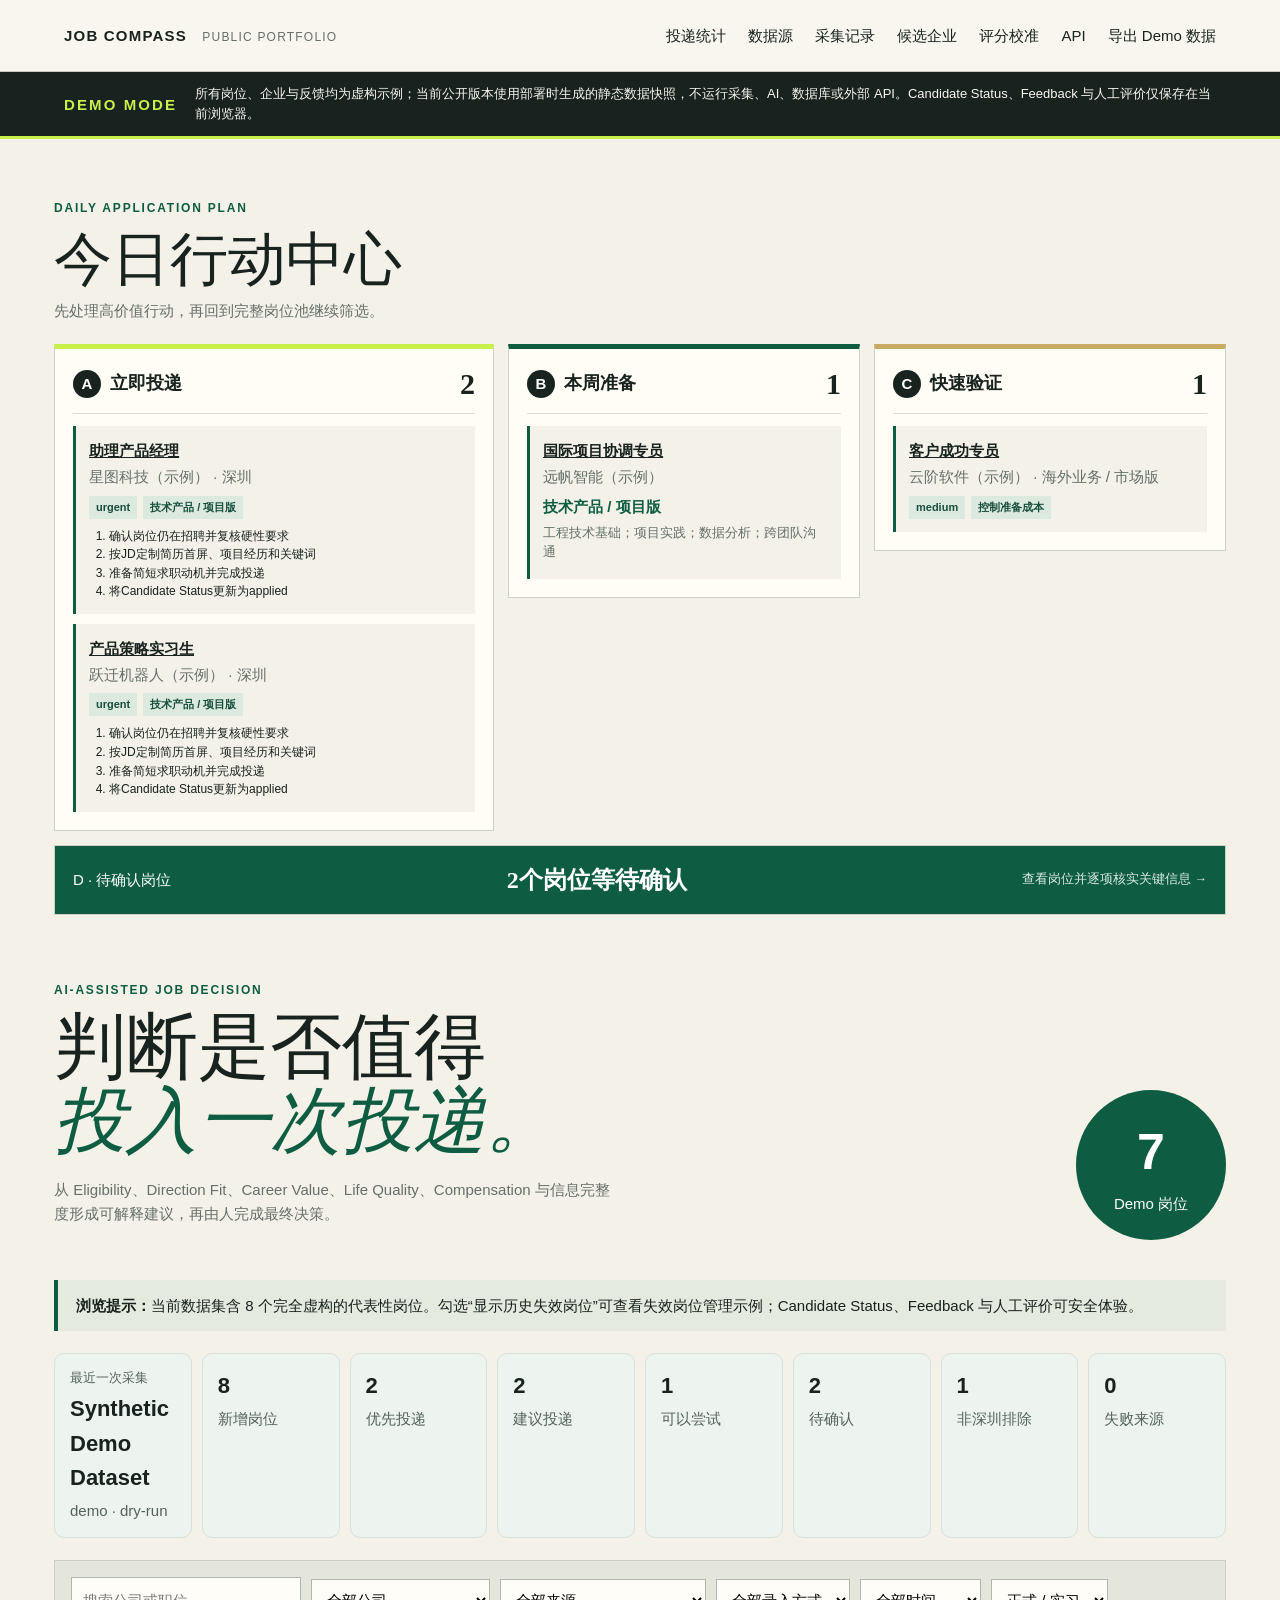
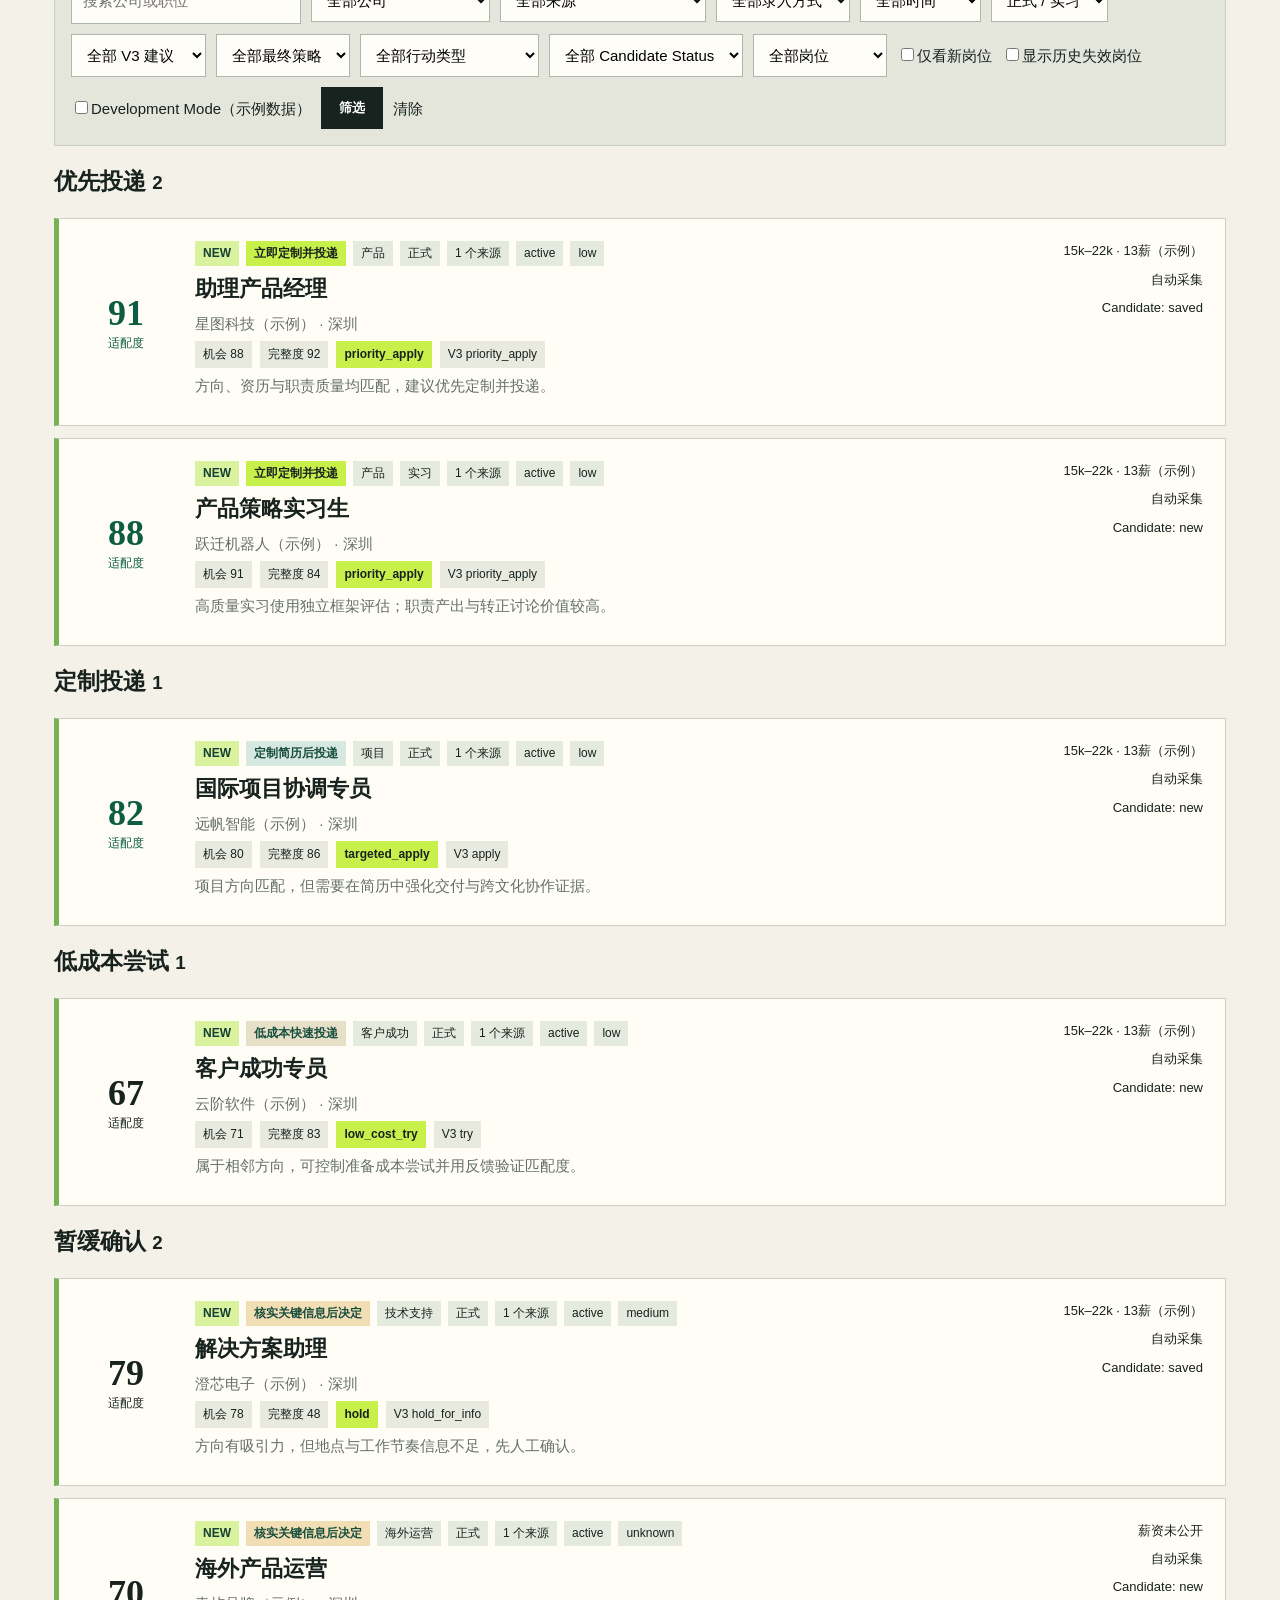
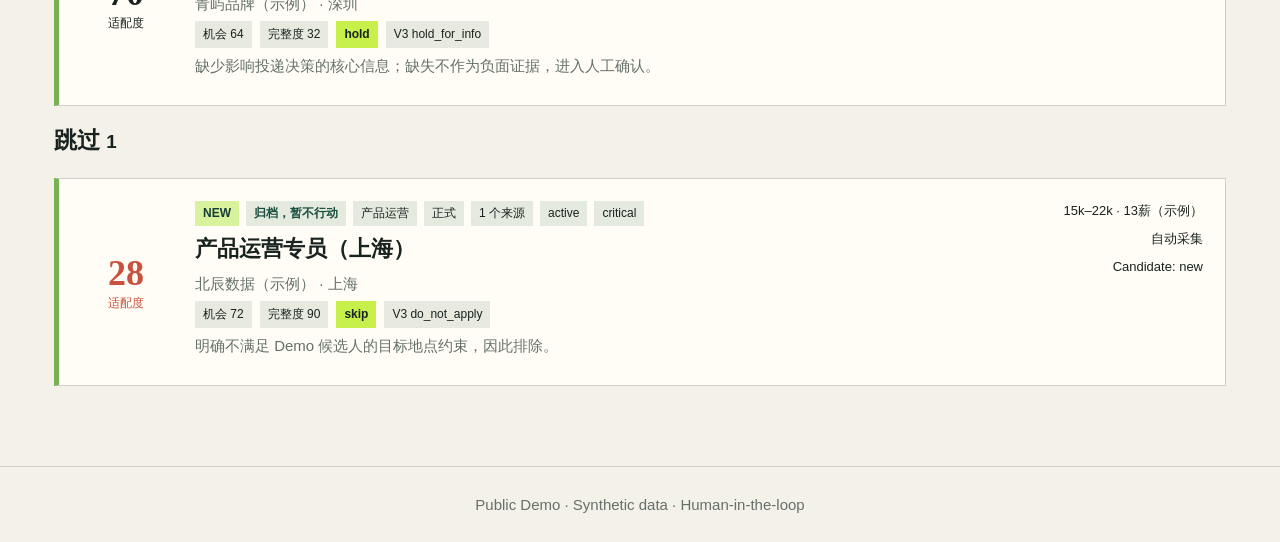
==== commit 8e148b25: "Restore legacy demo UI for static site" ====
--- a/site/index.html
+++ b/site/index.html
@@ -2,95 +2,90 @@
 <html lang="zh-CN">
 <head>
   <meta charset="utf-8">
-  <meta name="viewport" content="width=device-width, initial-scale=1">
-  <meta name="description" content="Job Compass — AI-assisted job discovery and prioritization portfolio demo.">
-  <meta name="theme-color" content="#17382c">
-  <title>Job Compass · Portfolio Demo</title>
+  <meta name="viewport" content="width=device-width,initial-scale=1">
+  <meta name="description" content="Job Compass public portfolio demo">
+  <meta name="theme-color" content="#18221e">
+  <title>Job Compass</title>
   <link rel="icon" type="image/svg+xml" href="./assets/favicon.svg">
-  <link rel="stylesheet" href="./assets/legacy-design.css">
+  <link rel="stylesheet" href="./assets/app.css">
   <link rel="stylesheet" href="./assets/static-site.css">
   <script src="./assets/app.js" defer></script>
 </head>
 <body>
-  <header class="site-header">
-    <a class="brand" href="./" aria-label="Job Compass 首页">JOB COMPASS <span>PUBLIC PORTFOLIO</span></a>
+  <header>
+    <a class="brand" href="./">JOB COMPASS <span>PUBLIC PORTFOLIO</span></a>
     <nav aria-label="主要导航">
-      <a href="#dashboard">行动中心</a>
-      <a href="#job-pool">岗位列表</a>
-      <button class="nav-button" id="reset-local-data" type="button">重置本地体验数据</button>
+      <a class="static-nav-unavailable" href="#" data-static-feature="投递统计">投递统计</a>
+      <a class="static-nav-unavailable" href="#" data-static-feature="数据源">数据源</a>
+      <a class="static-nav-unavailable" href="#" data-static-feature="采集记录">采集记录</a>
+      <a class="static-nav-unavailable" href="#" data-static-feature="候选企业">候选企业</a>
+      <a class="static-nav-unavailable" href="#" data-static-feature="评分校准">评分校准</a>
+      <a class="static-nav-unavailable" href="#" data-static-feature="API">API</a>
+      <a href="./data/demo_jobs.json" download>导出 Demo 数据</a>
     </nav>
   </header>
 
   <aside class="demo-banner">
-    <strong>PORTFOLIO DEMO</strong>
-    <span>This public demo uses a static snapshot of processed job data for fast, reliable access. No live AI, crawler, database, or server is used.</span>
+    <strong>DEMO MODE</strong>
+    <span>所有岗位、企业与反馈均为虚构示例；当前公开版本使用部署时生成的静态数据快照，不运行采集、AI、数据库或外部 API。Candidate Status、Feedback 与人工评价仅保存在当前浏览器。</span>
   </aside>
 
-  <main id="app">
-    <noscript><div class="notice">此 Demo 需要浏览器 JavaScript 来读取静态岗位快照并完成筛选、排序和详情展示。</div></noscript>
+  <main>
+    <noscript><div class="notice">静态 Demo 需要浏览器 JavaScript 来读取岗位快照。</div></noscript>
+    <div class="notice static-load-error" id="page-notice" hidden></div>
 
     <section id="list-view">
-      <section class="portfolio-intro" aria-labelledby="portfolio-title">
+      <section class="daily-action-center" aria-labelledby="daily-action-title">
+        <header class="daily-action-heading">
+          <div>
+            <p class="eyebrow">DAILY APPLICATION PLAN</p>
+            <h1 id="daily-action-title">今日行动中心</h1>
+            <p>先处理高价值行动，再回到完整岗位池继续筛选。</p>
+          </div>
+        </header>
+        <div class="daily-action-grid static-loading" id="daily-actions" aria-live="polite"></div>
+      </section>
+
+      <section class="hero">
         <div>
           <p class="eyebrow">AI-ASSISTED JOB DECISION</p>
-          <h1 id="portfolio-title">判断是否值得<br><em>投入一次投递。</em></h1>
-          <p>Job Compass combines eligibility, direction fit, career value, life quality, compensation and information completeness into an explainable recommendation—while keeping the final decision human.</p>
+          <h1>判断是否值得<br><em>投入一次投递。</em></h1>
+          <p>从 Eligibility、Direction Fit、Career Value、Life Quality、Compensation 与信息完整度形成可解释建议，再由人完成最终决策。</p>
         </div>
-        <div class="snapshot-note">
-          <span>STATIC SNAPSHOT</span>
-          <strong id="hero-job-count">—</strong>
-          <small>公开示例岗位</small>
-        </div>
+        <div class="metric"><strong id="hero-job-count">—</strong><span>Demo 岗位</span></div>
       </section>
 
-      <p class="demo-safe-note"><strong>浏览提示：</strong>当前数据集为原 Demo 中已有的 <span id="note-job-count">—</span> 个完全虚构岗位。所有统计均由静态 JSON 实时计算；Candidate Status、Feedback 与人工评价只保存在当前浏览器。</p>
+      <p class="demo-safe-note"><strong>浏览提示：</strong>当前数据集含 <span id="note-job-count">—</span> 个完全虚构的代表性岗位。勾选“显示历史失效岗位”可查看失效岗位管理示例；Candidate Status、Feedback 与人工评价可安全体验。</p>
 
-      <section class="stats-grid" aria-label="岗位决策统计">
-        <article><span>JOBS</span><b id="stat-jobs">—</b><small>全部岗位</small></article>
-        <article class="stat-priority"><span>PRIORITY</span><b id="stat-priority">—</b><small>优先投递</small></article>
-        <article><span>TARGETED</span><b id="stat-targeted">—</b><small>定制后投递</small></article>
-        <article><span>HOLD</span><b id="stat-hold">—</b><small>补充信息</small></article>
-        <article><span>SKIP</span><b id="stat-skip">—</b><small>归档 / 跳过</small></article>
-      </section>
+      <section class="collection-summary" id="collection-summary" hidden></section>
 
-      <section class="daily-action-center" id="dashboard" aria-labelledby="daily-title">
-        <header class="daily-action-heading">
-          <div><p class="eyebrow">DAILY APPLICATION PLAN</p><h2 id="daily-title">行动中心</h2><p>先处理高价值行动，再回到完整岗位池继续筛选。</p></div>
-        </header>
-        <div class="daily-action-grid" id="daily-actions" aria-live="polite">
-          <article class="action-lane action-now loading-card"><div class="skeleton-line"></div><div class="skeleton-line short"></div></article>
-          <article class="action-lane action-week loading-card"><div class="skeleton-line"></div><div class="skeleton-line short"></div></article>
-          <article class="action-lane action-quick loading-card"><div class="skeleton-line"></div><div class="skeleton-line short"></div></article>
-        </div>
-      </section>
+      <form class="filters v4-filters" id="job-filters">
+        <input id="filter-search" name="q" placeholder="搜索公司或职位">
+        <select id="filter-company" name="company"><option value="">全部公司</option></select>
+        <select id="filter-source" name="source"><option value="">全部来源</option></select>
+        <select id="filter-origin" name="origin"><option value="">全部录入方式</option><option value="automatic">自动采集</option><option value="manual">手动录入</option></select>
+        <select id="filter-freshness" name="freshness"><option value="">全部时间</option><option value="24h">最近24小时</option><option value="3d">最近3天</option><option value="7d">最近7天</option></select>
+        <select id="filter-job-type" name="job_type"><option value="">正式 / 实习</option><option value="full_time">正式</option><option value="internship">实习</option></select>
+        <select id="filter-recommendation" name="application_recommendation"><option value="">全部 V3 建议</option><option value="priority_apply">priority_apply</option><option value="apply">apply</option><option value="try">try</option><option value="hold_for_info">hold_for_info</option><option value="do_not_apply">do_not_apply</option></select>
+        <select id="filter-strategy" name="final_strategy"><option value="">全部最终策略</option><option value="priority_apply">优先投递</option><option value="targeted_apply">定制投递</option><option value="stretch_apply">拉伸申请</option><option value="low_cost_try">低成本尝试</option><option value="hold">暂缓确认</option><option value="skip">跳过</option></select>
+        <select id="filter-action" name="action_type"><option value="">全部行动类型</option><option value="apply_now">立即定制并投递</option><option value="tailor_then_apply">定制简历后投递</option><option value="low_cost_apply">低成本快速投递</option><option value="clarify_then_decide">核实关键信息后决定</option><option value="archive_no_action">归档，暂不行动</option></select>
+        <select id="filter-workflow" name="workflow_status"><option value="">全部 Candidate Status</option><option value="new">new</option><option value="saved">saved</option><option value="preparing">preparing</option><option value="applied">applied</option><option value="interviewing">interviewing</option><option value="offer">offer</option><option value="closed">closed</option></select>
+        <select id="filter-job" name="job_filter"><option value="">全部岗位</option><option value="confirmed_shenzhen">深圳确认岗位</option><option value="location_conflict">地点冲突</option><option value="entry_level">入门级岗位</option><option value="seniority_too_high">资历过高</option><option value="experience_too_high">经验门槛过高</option></select>
+        <label><input id="filter-new" type="checkbox" name="new_only" value="true">仅看新岗位</label>
+        <label><input id="filter-inactive" type="checkbox" name="include_inactive" value="true">显示历史失效岗位</label>
+        <label><input id="filter-test" type="checkbox" name="include_test" value="true">Development Mode（示例数据）</label>
+        <button type="submit">筛选</button>
+        <a class="reset" id="filter-reset" href="./">清除</a>
+      </form>
 
-      <section id="job-pool" class="job-pool-section" aria-labelledby="job-pool-title">
-        <div class="section-heading">
-          <div><p class="eyebrow">PROCESSED JOB SNAPSHOT</p><h2 id="job-pool-title">岗位列表</h2></div>
-          <p id="result-count" aria-live="polite">正在读取静态快照…</p>
-        </div>
-
-        <form class="filters static-filters" id="job-filters">
-          <label class="search-field"><span>搜索</span><input id="filter-search" type="search" placeholder="公司、职位或方向" autocomplete="off"></label>
-          <label><span>公司</span><select id="filter-company"><option value="">全部公司</option></select></label>
-          <label><span>地点</span><select id="filter-location"><option value="">全部地点</option></select></label>
-          <label><span>策略</span><select id="filter-strategy"><option value="">全部策略</option><option value="priority_apply">优先投递</option><option value="targeted_apply">定制后投递</option><option value="low_cost_try">低成本尝试</option><option value="hold">补充信息</option><option value="skip">归档 / 跳过</option></select></label>
-          <label><span>最低适配度</span><select id="filter-score"><option value="0">不限</option><option value="60">60+</option><option value="70">70+</option><option value="80">80+</option><option value="90">90+</option></select></label>
-          <label><span>排序</span><select id="filter-sort"><option value="priority">行动优先级</option><option value="fit-desc">适配度：高到低</option><option value="opportunity-desc">机会价值：高到低</option><option value="newest">发布时间：新到旧</option></select></label>
-          <label class="checkbox-field"><input id="filter-inactive" type="checkbox"><span>显示历史失效岗位</span></label>
-          <button type="reset" class="secondary">清除筛选</button>
-        </form>
-
-        <div id="job-groups" aria-live="polite">
-          <div class="loading-list"><div class="skeleton-line"></div><div class="skeleton-line"></div><div class="skeleton-line short"></div></div>
-        </div>
-      </section>
+      <div id="job-pool">
+        <div class="static-loading" id="job-groups" aria-live="polite"></div>
+      </div>
     </section>
 
-    <section id="detail-view" class="static-detail" hidden aria-live="polite"></section>
-    <div id="load-error" class="load-error" hidden role="alert"></div>
+    <section id="detail-view" hidden aria-live="polite"></section>
   </main>
 
-  <footer>Public Portfolio Demo · Static snapshot · Human-in-the-loop</footer>
+  <footer>Public Demo · Synthetic data · Human-in-the-loop</footer>
 </body>
 </html>
--- a/site/assets/app.css
+++ b/site/assets/app.css
@@ -0,0 +1,65 @@
+/* Generated by scripts/build_static_bundle.py. Edit the source CSS files. */
+
+/* style.css */
+:root{--ink:#18221e;--paper:#f4f1e8;--card:#fffdf6;--green:#0e5d42;--lime:#c8f04a;--red:#c9513d;--muted:#65706a}*{box-sizing:border-box}body{margin:0;background:var(--paper);color:var(--ink);font:15px/1.55 Inter,"Segoe UI","Microsoft YaHei",sans-serif}header{height:72px;border-bottom:1px solid #c8cbc3;display:flex;align-items:center;justify-content:space-between;padding:0 max(24px,5vw);background:#f8f6ef;position:sticky;top:0;z-index:5}.brand{font-weight:900;letter-spacing:.08em;color:var(--ink);text-decoration:none}.brand span{font-weight:500;color:var(--muted);font-size:12px;margin-left:10px}nav{display:flex;gap:22px}nav a,.reset{color:var(--ink);text-decoration:none}main{max-width:1220px;margin:auto;padding:48px 24px 80px}.hero,.detail-head{display:flex;align-items:flex-end;justify-content:space-between;margin-bottom:40px}.eyebrow{color:var(--green);font-size:12px;font-weight:800;letter-spacing:.15em}.hero h1,.page-head h1,.detail-head h1{font-family:Georgia,"Noto Serif SC",serif;font-size:clamp(38px,6vw,72px);line-height:1.02;margin:10px 0 20px;font-weight:500}.hero h1 em{color:var(--green);font-weight:500}.hero>div:first-child>p:last-child{max-width:560px;color:var(--muted)}.metric{width:150px;height:150px;background:var(--green);color:white;border-radius:50%;display:flex;flex-direction:column;align-items:center;justify-content:center}.metric strong{font-size:50px}.filters{display:flex;gap:10px;align-items:center;flex-wrap:wrap;padding:16px;background:#e4e6dc;border:1px solid #cad0c6}.filters input[type=text],.filters>input{min-width:230px}.filters input,.filters select,.job-form input,.job-form select,.job-form textarea,aside select{padding:11px;border:1px solid #aeb6ae;background:#fffdf8;border-radius:0;font:inherit}button{background:var(--ink);color:white;border:0;padding:12px 18px;font-weight:700;cursor:pointer}.secondary{background:var(--green)}.toolbar{display:flex;justify-content:flex-end;margin:18px 0}.jobs{display:grid;gap:12px}.job-card{display:grid;grid-template-columns:90px 1fr auto;gap:24px;background:var(--card);border:1px solid #ced0c7;padding:22px;color:inherit;text-decoration:none;transition:.2s}.job-card:hover{transform:translateY(-2px);box-shadow:0 8px 24px #20352a18}.score,.big-score{display:flex;flex-direction:column;align-items:center;justify-content:center}.score b{font:700 36px Georgia}.score span,.big-score span{font-size:12px}.grade-A{color:var(--green)}.grade-D{color:var(--red)}.job-main h2{margin:6px 0;font-size:22px}.job-main p{margin:6px 0;color:var(--muted)}.meta{display:flex;gap:7px;flex-wrap:wrap}.meta span{background:#e5eadf;padding:3px 8px;font-size:12px}.facts{display:flex;flex-direction:column;gap:8px;align-items:flex-end}.facts span{font-size:13px}.empty{text-align:center;padding:70px;background:var(--card)}.page-head{max-width:760px}.job-form,.jd{background:var(--card);border:1px solid #ced0c7;padding:28px}.grid{display:grid;grid-template-columns:1fr 1fr;gap:18px}.grid label{display:flex;flex-direction:column;gap:6px;font-weight:700}.grid .wide{grid-column:1/-1}.job-form button{margin-top:20px}.detail-head{border-bottom:2px solid var(--ink);padding-bottom:26px}.big-score b{font:700 64px Georgia}.score-grid{display:grid;grid-template-columns:repeat(4,1fr);gap:10px;margin-bottom:30px}.score-grid>div{background:var(--card);padding:15px;border:1px solid #ced0c7;display:grid;gap:7px}.score-grid b{font-size:20px}.score-grid progress{width:100%;accent-color:var(--green)}.score-grid .penalty{background:#f3ded8}.detail-grid{display:grid;grid-template-columns:2fr 1fr;gap:24px}.detail-grid article,.detail-grid aside{background:var(--card);border:1px solid #ced0c7;padding:28px}.detail-grid h3,.jd h3{font:600 23px Georgia;border-bottom:1px solid #ddd8cc;padding-bottom:8px}.detail-grid li{margin:8px 0}.detail-grid aside form{display:flex;gap:8px}.detail-grid dl{display:grid;grid-template-columns:1fr 1fr}.detail-grid dt,.detail-grid dd{padding:10px 0;border-bottom:1px solid #ddd8cc;margin:0}.detail-grid dd{text-align:right}.out{display:block;background:var(--lime);color:var(--ink);padding:12px;text-align:center;text-decoration:none;font-weight:800;margin-top:20px}.jd{margin-top:24px}.jd p{white-space:pre-line}footer{text-align:center;padding:26px;border-top:1px solid #ced0c7;color:var(--muted)}@media(max-width:800px){header{padding:0 16px}.brand span{display:none}nav{gap:10px}.hero{align-items:flex-start}.metric{width:90px;height:90px}.metric strong{font-size:32px}.job-card{grid-template-columns:60px 1fr}.facts{grid-column:2;align-items:flex-start}.score-grid{grid-template-columns:1fr 1fr}.detail-grid{grid-template-columns:1fr}.grid{grid-template-columns:1fr}.hero h1,.page-head h1,.detail-head h1{font-size:38px}}
+
+/* daily.css */
+.notice{margin:0 0 24px;padding:14px 18px;background:#e4f0d3;border-left:5px solid var(--green);font-weight:700}
+.form-error{margin:0 0 24px;padding:14px 18px;background:#f7dfda;border-left:5px solid var(--red);color:#7f271d;font-weight:700}.job-form small{color:var(--muted);font-weight:400}
+.management{display:grid;grid-template-columns:1.2fr 1fr auto 1.2fr;gap:16px;align-items:center;margin:20px 0;padding:20px;background:var(--card);border:1px solid #ced0c7}
+.management h3,.management p{margin:0}.management p{color:var(--muted)}.management form{display:flex;flex-wrap:wrap;gap:8px;align-items:center}.management input[type=file]{max-width:210px}
+.button-link{display:inline-block;padding:12px 18px;background:var(--green);color:#fff;text-decoration:none;font-weight:700;white-space:nowrap}
+.bulk-bar{display:flex;align-items:center;gap:14px;margin:18px 0 10px;padding:10px 14px;border-bottom:1px solid #c6cbc3}.danger{background:var(--red)}.ghost{background:transparent}.danger-text{color:var(--red);border:1px solid var(--red)}
+.job-card{grid-template-columns:32px 90px 1fr auto}.select-job{display:flex;align-items:center;justify-content:center}.select-job input{width:18px;height:18px;accent-color:var(--green)}.job-main h2 a{color:inherit;text-decoration:none}.job-main h2 a:hover{text-decoration:underline}.sample-tag{background:#f3deb0!important}.text-delete{background:transparent;color:var(--red);padding:3px 0;font-weight:600;text-decoration:underline}.paste-form{display:grid;gap:14px;background:#e4e6dc;border:1px solid #cad0c6;padding:24px;margin-bottom:26px}.paste-form label{display:grid;gap:8px;font-weight:700}.paste-form textarea{width:100%;padding:14px;border:1px solid #aeb6ae;background:#fffdf8;font:inherit;resize:vertical}.paste-form button{justify-self:start}
+.daily-action-center{margin:0 0 54px}.daily-action-heading{height:auto;position:static;padding:0;border:0;background:transparent;display:block}.daily-action-heading h1{font:500 clamp(34px,5vw,58px)/1.05 Georgia,"Noto Serif SC",serif;margin:6px 0 8px}.daily-action-heading p:last-child{color:var(--muted);margin:0 0 22px}.daily-action-grid{display:grid;grid-template-columns:1.25fr 1fr 1fr;gap:14px;align-items:start}.action-lane{background:var(--card);border:1px solid #cdd2c9;padding:18px;text-decoration:none;color:inherit}.action-lane-head{display:flex;align-items:center;justify-content:space-between;border-bottom:1px solid #d9ddd5;padding-bottom:12px;margin-bottom:12px}.action-lane-head>div{display:flex;align-items:center;gap:9px}.action-lane-head span{width:28px;height:28px;border-radius:50%;display:grid;place-items:center;background:var(--ink);color:#fff;font-weight:800}.action-lane-head h2{font-size:18px;margin:0}.action-lane-head>b{font:700 30px Georgia}.action-items{display:grid;gap:10px;max-height:520px;overflow:auto}.action-item{background:#f3f1e8;border-left:3px solid var(--green);padding:13px}.action-item h3{font-size:15px;margin:0 0 3px}.action-item h3 a{color:inherit}.action-item p,.action-item small{display:block;color:var(--muted);margin:3px 0}.action-item>strong{display:block;color:var(--green);margin:6px 0}.action-item ol{font-size:12px;margin:8px 0 0;padding-left:20px}.action-tags{display:flex;gap:6px;flex-wrap:wrap;margin-top:7px}.action-tags span,.action-tag{font-size:11px;font-weight:800;padding:3px 7px;background:#dce9df;color:#174e3d}.action-tag-apply_now{background:var(--lime)!important;color:var(--ink)!important}.action-tag-tailor_then_apply{background:#d7e8e1!important}.action-tag-low_cost_apply{background:#e7e0c8!important}.action-tag-clarify_then_decide{background:#f2deb5!important}.action-hold{grid-column:1/-1;display:flex;align-items:center;justify-content:space-between;background:var(--green);color:#fff}.action-hold strong{font:600 24px Georgia}.action-hold small{color:#dbe9e2}.action-empty{color:var(--muted);font-size:13px}.action-now{border-top:5px solid var(--lime)}.action-week{border-top:5px solid var(--green)}.action-quick{border-top:5px solid #c9ab63}
+@media(max-width:950px){.daily-action-grid{grid-template-columns:1fr 1fr}.action-now{grid-column:1/-1}.management{grid-template-columns:1fr 1fr}.job-card{grid-template-columns:28px 58px 1fr}.facts{grid-column:3}.management>div{grid-column:1/-1}}
+@media(max-width:600px){.daily-action-grid{grid-template-columns:1fr}.action-now,.action-hold{grid-column:auto}.action-hold{align-items:flex-start;flex-direction:column;gap:8px}.management{grid-template-columns:1fr}.bulk-bar{align-items:flex-start;flex-direction:column}.job-card{gap:10px;padding:16px}.score b{font-size:28px}}
+
+/* feedback.css */
+.outcomes-hero{display:flex;align-items:end;justify-content:space-between;gap:24px;margin-bottom:28px}.outcomes-hero h1{font:500 clamp(38px,6vw,64px)/1 Georgia,"Noto Serif SC",serif;margin:6px 0 12px}.outcomes-hero p:last-child{max-width:720px;color:var(--muted)}
+.outcome-funnel{display:grid;grid-template-columns:1fr auto 1fr auto 1fr;align-items:center;gap:18px;margin-bottom:28px}.outcome-funnel article{min-height:150px;padding:22px;background:var(--card);border:1px solid #cdd2c9;border-top:5px solid var(--green)}.outcome-funnel article:last-child{border-top-color:var(--lime)}.outcome-funnel small,.outcome-funnel span{display:block;color:var(--muted)}.outcome-funnel strong{display:block;font:700 52px Georgia;margin:8px 0}.outcome-funnel>b{font-size:28px;color:var(--green)}
+.outcome-grid{display:grid;gap:22px}.outcome-panel{background:var(--card);border:1px solid #cdd2c9;padding:22px}.outcome-panel>header{height:auto;position:static;display:flex;align-items:end;justify-content:space-between;padding:0 0 16px;border:0;border-bottom:1px solid #d9ddd5;background:transparent}.outcome-panel h2,.feedback-breakdown h2{margin:4px 0}.outcome-panel>header small{color:var(--muted)}.table-scroll{overflow-x:auto}.outcome-panel table{width:100%;border-collapse:collapse}.outcome-panel th,.outcome-panel td{padding:13px 10px;border-bottom:1px solid #dfe2db;text-align:right;white-space:nowrap}.outcome-panel th:first-child,.outcome-panel td:first-child{text-align:left}.outcome-panel td small{display:block;color:var(--muted);margin-top:3px}.empty-cell{text-align:center!important;color:var(--muted);padding:32px!important}
+.feedback-breakdown{display:grid;grid-template-columns:minmax(240px,.7fr) 2fr;gap:24px;align-items:center;margin:22px 0;padding:22px;background:#e7e8de;border-left:5px solid var(--green)}.feedback-breakdown p{color:var(--muted);margin:4px 0}.feedback-chips{display:grid;grid-template-columns:repeat(5,1fr);gap:9px}.feedback-chips span{padding:12px;background:var(--card);font-size:12px}.feedback-chips b{display:block;font:700 28px Georgia;color:var(--green)}.analytics-note{margin:24px 0 48px;padding:20px;border:1px solid #c9ab63;background:#f3ead4}.analytics-note p{margin:8px 0;color:#4d4a40}
+@media(max-width:800px){.outcomes-hero{align-items:start;flex-direction:column}.outcome-funnel{grid-template-columns:1fr}.outcome-funnel>b{display:none}.feedback-breakdown{grid-template-columns:1fr}.feedback-chips{grid-template-columns:repeat(2,1fr)}}
+
+/* v2.css */
+.manual-tag{background:#d9cbff!important;color:#37266d}.explain-summary,.stats-grid{display:grid;grid-template-columns:repeat(5,1fr);gap:10px;margin:20px 0}.explain-summary>div,.stats-grid>div{display:flex;flex-direction:column;background:var(--card);border:1px solid #ced0c7;padding:16px}.explain-summary span,.stats-grid span{color:var(--muted);font-size:12px}.dimension-list,.calculation,.manual-review,.history,.reason-summary{background:var(--card);border:1px solid #ced0c7;padding:28px;margin:24px 0}.dimension{border-top:1px solid #ddd8cc;padding:18px 0}.dimension header{position:static;height:auto;padding:0;border:0;background:transparent;display:flex}.dimension header h3{margin:0}.dimension progress{width:100%;accent-color:var(--green)}.dimension li{margin:9px 0}.dimension li b{display:inline-block;min-width:42px;color:var(--green)}.dimension li.negative b,.calculation li b{color:var(--red)}blockquote{margin:7px 0;padding:8px 12px;border-left:3px solid #b9c3ba;background:#f1f1e9;color:var(--muted);font-size:13px}.formula{font:600 30px Georgia;color:var(--green)}.review-grid{display:grid;grid-template-columns:repeat(2,1fr);gap:16px}.review-grid label{display:grid;gap:6px;font-weight:700}.review-grid input,.review-grid select,.review-grid textarea{padding:11px;border:1px solid #aeb6ae;background:#fffdf8;font:inherit}.review-grid .wide{grid-column:1/-1}.wide-button{width:100%;margin-top:12px}.history table,.calibration-table table{width:100%;border-collapse:collapse}.history th,.history td,.calibration-table th,.calibration-table td{padding:10px;border-bottom:1px solid #ddd8cc;text-align:left}.calibration-table{overflow:auto;background:var(--card)}.calibration-table small{display:block;color:var(--muted)}.stats-grid{grid-template-columns:repeat(6,1fr)}.stats-grid b{font-size:24px}.reason-summary{display:flex;gap:30px}.reason-summary p{margin:0}@media(max-width:900px){.explain-summary,.stats-grid{grid-template-columns:repeat(2,1fr)}.review-grid{grid-template-columns:1fr}.review-grid .wide{grid-column:auto}}
+
+/* v3.css */
+.score-triad{display:grid;grid-template-columns:repeat(5,1fr);gap:12px;margin:22px 0}.score-triad>div{display:flex;flex-direction:column;padding:20px;background:var(--ink);color:white}.score-triad b{font-size:27px}.score-triad small{color:#c8d0ca}.risk-high,.risk-critical{color:#ff9f86}.opportunity-panel,.information-panel{background:var(--card);border:1px solid #ced0c7;padding:28px;margin:24px 0}.opportunity-grid{display:grid;grid-template-columns:repeat(4,1fr);gap:12px}.opportunity-grid article{padding:16px;background:#f0f1e9}.opportunity-grid h3{margin-top:0}.state-grid{display:grid;grid-template-columns:repeat(5,1fr);gap:8px}.state-grid>div{display:flex;flex-direction:column;padding:10px;background:#f0f1e9}.state-confirmed_bad{color:var(--red)}.state-not_disclosed{color:var(--muted)}.mini-metrics{display:flex;gap:8px;flex-wrap:wrap}.mini-metrics span,.mini-metrics strong{padding:4px 8px;background:#e8eadf;font-size:12px}.mini-metrics strong{background:var(--lime)}@media(max-width:900px){.score-triad{grid-template-columns:repeat(2,1fr)}.opportunity-grid{grid-template-columns:1fr 1fr}}
+.section-heading,.evidence-actions,.evidence-metrics,.evidence-list article footer{display:flex;gap:12px;align-items:center;justify-content:space-between;flex-wrap:wrap}.evidence-section,.evidence-paste,.evidence-confirm,.analysis-preview,.company-summary{background:#fff;border:1px solid #e5e7eb;border-radius:16px;padding:22px;margin:24px 0}.button-link{display:inline-block;background:#173f35;color:#fff;padding:10px 14px;border-radius:9px;text-decoration:none}.button-link.secondary{background:#eef4f1;color:#173f35}.evidence-analysis{background:#f1f8f5;border-left:4px solid #27735e;padding:16px;margin:16px 0}.evidence-analysis.stale{background:#fff7e8;border-left-color:#d18b19}.evidence-metrics span{background:#f5f7f6;border-radius:10px;padding:10px 12px}.evidence-list{display:grid;gap:14px}.evidence-list article{border:1px solid #e5e7eb;border-radius:12px;padding:16px}.evidence-list article header small{display:block;color:#66756f;margin-top:5px}.evidence-list article footer{justify-content:flex-start}.evidence-list article footer form{margin:0}.link-danger{border:0;background:transparent;color:#b42318;padding:0}.form-grid{display:grid;grid-template-columns:repeat(2,minmax(0,1fr));gap:14px}.form-grid label{display:grid;gap:6px}.form-grid .wide{grid-column:1/-1}.form-grid input,.form-grid select,.form-grid textarea{width:100%;box-sizing:border-box}.form-error,.warning{background:#fff1f0;border:1px solid #f1aaa4;border-radius:10px;padding:12px;margin:12px 0}.company-summary{display:grid;grid-template-columns:repeat(3,minmax(0,1fr));gap:16px}.empty-state{color:#66756f}.page-intro{margin:26px 0}@media(max-width:760px){.form-grid,.company-summary{grid-template-columns:1fr}.form-grid .wide{grid-column:auto}.section-heading{align-items:flex-start}}
+
+/* v4.css */
+.collection-summary{display:grid;grid-template-columns:repeat(8,minmax(90px,1fr));gap:10px;margin:22px 0}.collection-summary>div{display:flex;flex-direction:column;gap:4px;padding:15px;background:#edf3ef;border:1px solid #d7e1db;border-radius:10px}.collection-summary b{font-size:22px}.collection-summary span,.collection-summary small{color:#52635c}.v4-filters{grid-template-columns:repeat(auto-fit,minmax(150px,1fr))}.new-job{border-left:5px solid #77b255}.new-tag{background:#d8f29e!important;color:#173f35!important;font-weight:800}.source-toolbar,.source-actions,.source-stats{display:flex;align-items:center;gap:12px;flex-wrap:wrap}.source-toolbar{justify-content:space-between;margin:18px 0}.source-toolbar form,.source-actions form{margin:0}.source-list,.candidate-list{display:grid;gap:16px}.source-list>article,.candidate-list>article,.source-create,.candidate-create{background:#fff;border:1px solid #d8ddd9;border-radius:14px;padding:20px}.source-list article>header,.candidate-list article>header{display:flex;justify-content:space-between;gap:15px}.source-list h2,.candidate-list h2{margin:0}.source-stats{margin:12px 0;color:#52635c}.status-on{color:#16794b}.status-off{color:#7b8580}.source-list details{margin-top:15px}.source-list summary{cursor:pointer;font-weight:700}.source-create,.candidate-create{margin:24px 0}table{width:100%;border-collapse:collapse}th,td{padding:10px;border-bottom:1px solid #dde2df;text-align:left;vertical-align:top}@media(max-width:900px){.collection-summary{grid-template-columns:repeat(2,1fr)}header nav{gap:7px;flex-wrap:wrap}}
+
+/* demo.css */
+.demo-banner {
+  display: flex;
+  align-items: center;
+  gap: 18px;
+  padding: 12px max(24px, 5vw);
+  background: #18221e;
+  color: #f8f6ef;
+  border-bottom: 3px solid #c8f04a;
+}
+
+.demo-banner strong {
+  flex: none;
+  color: #c8f04a;
+  letter-spacing: .14em;
+}
+
+.demo-banner span {
+  font-size: 13px;
+}
+
+.demo-safe-note {
+  margin: 20px 0;
+  padding: 14px 18px;
+  border-left: 4px solid #0e5d42;
+  background: #e5eadf;
+}
+
+@media (max-width: 800px) {
+  .demo-banner { align-items: flex-start; flex-direction: column; gap: 4px; }
+}
--- a/site/assets/static-site.css
+++ b/site/assets/static-site.css
@@ -1,139 +1,37 @@
-:root {
-  --paper: #f4f0e6;
-  --paper-strong: #fffdf7;
-  --ink: #17382c;
-  --ink-soft: #53635b;
-  --acid: #c8ef53;
-  --line: #c8c5b8;
-  --danger: #9d382d;
+/* Static-runtime additions only. Visual styling comes from the original app.css. */
+[hidden] { display: none !important; }
+
+.static-nav-unavailable { cursor: pointer; }
+.static-nav-unavailable[aria-disabled="true"] { color: var(--muted); }
+.static-load-error { margin: 0 0 24px; }
+.static-loading { min-height: 120px; }
+.static-loading::after { content: "正在读取 Demo 数据…"; color: var(--muted); }
+.static-reset { background: transparent; color: var(--ink); padding: 0; font-weight: 400; }
+.static-detail-toolbar { display: flex; flex-wrap: wrap; gap: 12px; margin: 20px 0; }
+.static-detail-toolbar label { display: flex; align-items: center; gap: 8px; }
+.static-detail-toolbar select { padding: 11px; border: 1px solid #aeb6ae; background: #fffdf8; }
+.static-save-note { min-height: 1.4em; color: var(--muted); }
+.static-feedback-form { display: grid !important; gap: 12px !important; }
+.static-feedback-form label { display: grid; gap: 6px; font-weight: 700; }
+.static-feedback-form input,
+.static-feedback-form select,
+.static-feedback-form textarea { width: 100%; padding: 11px; border: 1px solid #aeb6ae; background: #fffdf8; font: inherit; }
+.static-feedback-form button { justify-self: start; }
+.static-history-scroll { overflow-x: auto; }
+.static-history-scroll table { min-width: 760px; }
+.demo-only-job-card { grid-template-columns: 90px 1fr auto; }
+
+@media (max-width: 950px) {
+  .demo-only-job-card { grid-template-columns: 58px 1fr; }
+  .demo-only-job-card .facts { grid-column: 2; }
 }
 
-html { scroll-behavior: smooth; }
-body { min-height: 100vh; }
-button, input, select, textarea { font: inherit; }
-button, a { -webkit-tap-highlight-color: transparent; }
-
-.site-header { gap: 1rem; }
-.site-header nav { display: flex; align-items: center; gap: .8rem; flex-wrap: wrap; }
-.nav-button { appearance: none; border: 0; background: none; color: inherit; padding: 0; font-size: .78rem; text-decoration: underline; cursor: pointer; }
-.demo-banner { position: relative; z-index: 5; }
-
-.portfolio-intro {
-  display: grid;
-  grid-template-columns: minmax(0, 1fr) 230px;
-  gap: 3rem;
-  align-items: end;
-  padding: clamp(2.8rem, 7vw, 6rem) 0 2.2rem;
-  border-bottom: 1px solid var(--line);
-}
-.portfolio-intro h1 { margin: .35rem 0 1.1rem; font-size: clamp(2.8rem, 7vw, 6.6rem); line-height: .93; letter-spacing: -.055em; }
-.portfolio-intro h1 em { color: var(--ink); text-decoration: underline; text-decoration-color: var(--acid); text-decoration-thickness: .17em; text-underline-offset: .06em; }
-.portfolio-intro > div:first-child > p:last-child { max-width: 760px; color: var(--ink-soft); font-size: 1.03rem; line-height: 1.75; }
-.snapshot-note { padding: 1.5rem; background: var(--ink); color: #fff; min-height: 190px; display: flex; flex-direction: column; justify-content: space-between; }
-.snapshot-note span { font-size: .68rem; letter-spacing: .16em; color: var(--acid); }
-.snapshot-note strong { font-family: Georgia, serif; font-size: 5rem; line-height: .8; }
-.snapshot-note small { color: #dce5df; }
-
-.stats-grid { display: grid; grid-template-columns: repeat(5, 1fr); gap: 1px; background: var(--line); border: 1px solid var(--line); margin: 1.2rem 0 3rem; }
-.stats-grid article { background: var(--paper-strong); padding: 1.15rem; min-height: 125px; display: flex; flex-direction: column; }
-.stats-grid span { font-size: .68rem; letter-spacing: .14em; color: var(--ink-soft); }
-.stats-grid b { margin: auto 0 .2rem; font: 700 2.7rem/1 Georgia, serif; }
-.stats-grid small { color: var(--ink-soft); }
-.stats-grid .stat-priority { background: var(--acid); }
-
-.daily-action-heading h2, .job-pool-section h2 { font-size: clamp(2rem, 4vw, 3.5rem); margin: .2rem 0; }
-.job-pool-section { margin-top: 4rem; scroll-margin-top: 7rem; }
-.section-heading { display: flex; justify-content: space-between; align-items: end; gap: 1rem; margin-bottom: 1rem; }
-.section-heading > p { color: var(--ink-soft); }
-
-.static-filters { display: grid; grid-template-columns: repeat(6, minmax(130px, 1fr)); align-items: end; gap: .7rem; }
-.static-filters label { display: flex; flex-direction: column; gap: .35rem; font-size: .74rem; font-weight: 700; }
-.static-filters input, .static-filters select { width: 100%; min-height: 43px; }
-.static-filters .search-field { grid-column: span 2; }
-.static-filters .checkbox-field { flex-direction: row; align-items: center; min-height: 43px; }
-.static-filters .checkbox-field input { width: auto; min-height: auto; }
-.static-filters button { min-height: 43px; }
-
-.strategy-group { margin-top: 2.2rem; }
-.strategy-group > h3 { display: flex; align-items: center; gap: .6rem; padding-bottom: .7rem; border-bottom: 2px solid var(--ink); font-size: 1.35rem; }
-.strategy-group > h3 small { display: grid; place-items: center; min-width: 1.7rem; height: 1.7rem; padding: 0 .35rem; border-radius: 999px; background: var(--ink); color: #fff; font-size: .72rem; }
-.job-card { position: relative; }
-.job-card .job-link { color: inherit; text-decoration: none; }
-.job-card .job-link:hover { text-decoration: underline; text-decoration-color: var(--acid); text-decoration-thickness: .16em; }
-.job-card .facts { align-items: flex-end; text-align: right; }
-.inactive-card { opacity: .67; }
-.inactive-badge { background: #666 !important; color: #fff !important; }
-.candidate-chip { white-space: nowrap; }
-.empty { padding: 4rem 1rem; text-align: center; border: 1px dashed var(--line); }
-
-.loading-card, .loading-list { min-height: 150px; padding: 1.5rem; background: #ebe7dc; }
-.loading-list { margin-top: 1rem; }
-.skeleton-line { height: 13px; width: 82%; margin: 1rem 0; background: linear-gradient(90deg, #ded9cc, #f8f5ec, #ded9cc); background-size: 200% 100%; animation: skeleton 1.2s linear infinite; }
-.skeleton-line.short { width: 44%; }
-@keyframes skeleton { to { background-position: -200% 0; } }
-@media (prefers-reduced-motion: reduce) { html { scroll-behavior: auto; } .skeleton-line { animation: none; } }
-
-.static-detail { padding-top: 1.5rem; }
-.detail-back { display: inline-flex; gap: .35rem; align-items: center; margin-bottom: 1.2rem; color: var(--ink); font-weight: 700; }
-.detail-head { margin-top: 0; }
-.detail-toolbar { display: flex; flex-wrap: wrap; gap: .6rem; margin: 1rem 0 2rem; }
-.detail-toolbar button, .detail-toolbar select { min-height: 42px; }
-.detail-toolbar label { display: flex; align-items: center; gap: .5rem; padding: .35rem .7rem; border: 1px solid var(--line); background: var(--paper-strong); }
-.detail-section { margin: 2.5rem 0; }
-.detail-section > h2 { margin-bottom: 1rem; font-size: 1.8rem; }
-.detail-columns { display: grid; grid-template-columns: 1.2fr .8fr; gap: 1rem; }
-.detail-card { padding: 1.4rem; border: 1px solid var(--line); background: var(--paper-strong); }
-.detail-card h3:first-child { margin-top: 0; }
-.detail-card p { white-space: pre-line; }
-.metric-grid { display: grid; grid-template-columns: repeat(4, 1fr); gap: 1px; background: var(--line); border: 1px solid var(--line); }
-.metric-grid > div { background: var(--ink); color: #fff; padding: 1rem; min-height: 125px; display: flex; flex-direction: column; }
-.metric-grid span { color: #c8d1cc; font-size: .75rem; }
-.metric-grid b { margin: auto 0 .25rem; color: var(--acid); font: 700 2rem/1 Georgia, serif; overflow-wrap: anywhere; }
-.metric-grid small { color: #c8d1cc; }
-.state-grid-static { display: grid; grid-template-columns: repeat(auto-fit, minmax(145px, 1fr)); gap: .6rem; }
-.state-grid-static > div { border: 1px solid var(--line); padding: .85rem; display: flex; flex-direction: column; gap: .4rem; }
-.state-grid-static span { color: var(--ink-soft); font-size: .75rem; }
-.dimension-static progress { width: 100%; accent-color: var(--ink); }
-.dimension-static blockquote { margin: .4rem 0 0; padding-left: .7rem; border-left: 3px solid var(--acid); color: var(--ink-soft); }
-.detail-form { display: grid; gap: .8rem; }
-.detail-form label { display: grid; gap: .3rem; font-size: .78rem; font-weight: 700; }
-.detail-form textarea, .detail-form input, .detail-form select { width: 100%; }
-.save-note { min-height: 1.4rem; color: var(--ink-soft); font-size: .78rem; }
-.history-wrap { overflow-x: auto; }
-.history-wrap table { min-width: 720px; }
-.load-error { max-width: 800px; margin: 4rem auto; border: 2px solid var(--danger); background: #fff4f1; padding: 2rem; }
-
-@media (max-width: 980px) {
-  .stats-grid { grid-template-columns: repeat(3, 1fr); }
-  .static-filters { grid-template-columns: repeat(3, 1fr); }
-  .metric-grid { grid-template-columns: repeat(2, 1fr); }
+@media (max-width: 800px) {
+  header { height: auto; min-height: 72px; gap: 12px; }
+  header nav { padding: 8px 0; }
 }
 
-@media (max-width: 700px) {
-  .site-header { position: static; align-items: flex-start; }
-  .site-header nav { gap: .55rem; }
-  .site-header nav a, .nav-button { font-size: .7rem; }
-  .demo-banner { flex-direction: column; gap: .25rem; }
-  .portfolio-intro { grid-template-columns: 1fr; gap: 1.2rem; padding-top: 2.5rem; }
-  .snapshot-note { min-height: 130px; }
-  .snapshot-note strong { font-size: 4rem; }
-  .stats-grid { grid-template-columns: repeat(2, 1fr); }
-  .stats-grid article { min-height: 105px; }
-  .static-filters { grid-template-columns: 1fr 1fr; }
-  .static-filters .search-field { grid-column: 1 / -1; }
-  .section-heading { align-items: flex-start; flex-direction: column; }
-  .job-card { grid-template-columns: 70px minmax(0, 1fr); }
-  .job-card .facts { grid-column: 2; align-items: flex-start; text-align: left; }
-  .detail-head { grid-template-columns: 1fr; }
-  .detail-columns { grid-template-columns: 1fr; }
-  .metric-grid { grid-template-columns: 1fr 1fr; }
+@media (max-width: 600px) {
+  header { align-items: flex-start; flex-direction: column; padding-top: 14px; padding-bottom: 14px; }
+  header nav { width: 100%; }
 }
-
-@media (max-width: 430px) {
-  main { padding-left: .8rem; padding-right: .8rem; }
-  .stats-grid, .static-filters, .metric-grid { grid-template-columns: 1fr; }
-  .static-filters .search-field { grid-column: auto; }
-  .job-card { grid-template-columns: 1fr; }
-  .job-card .facts { grid-column: 1; }
-  .score { width: 70px; }
-}
